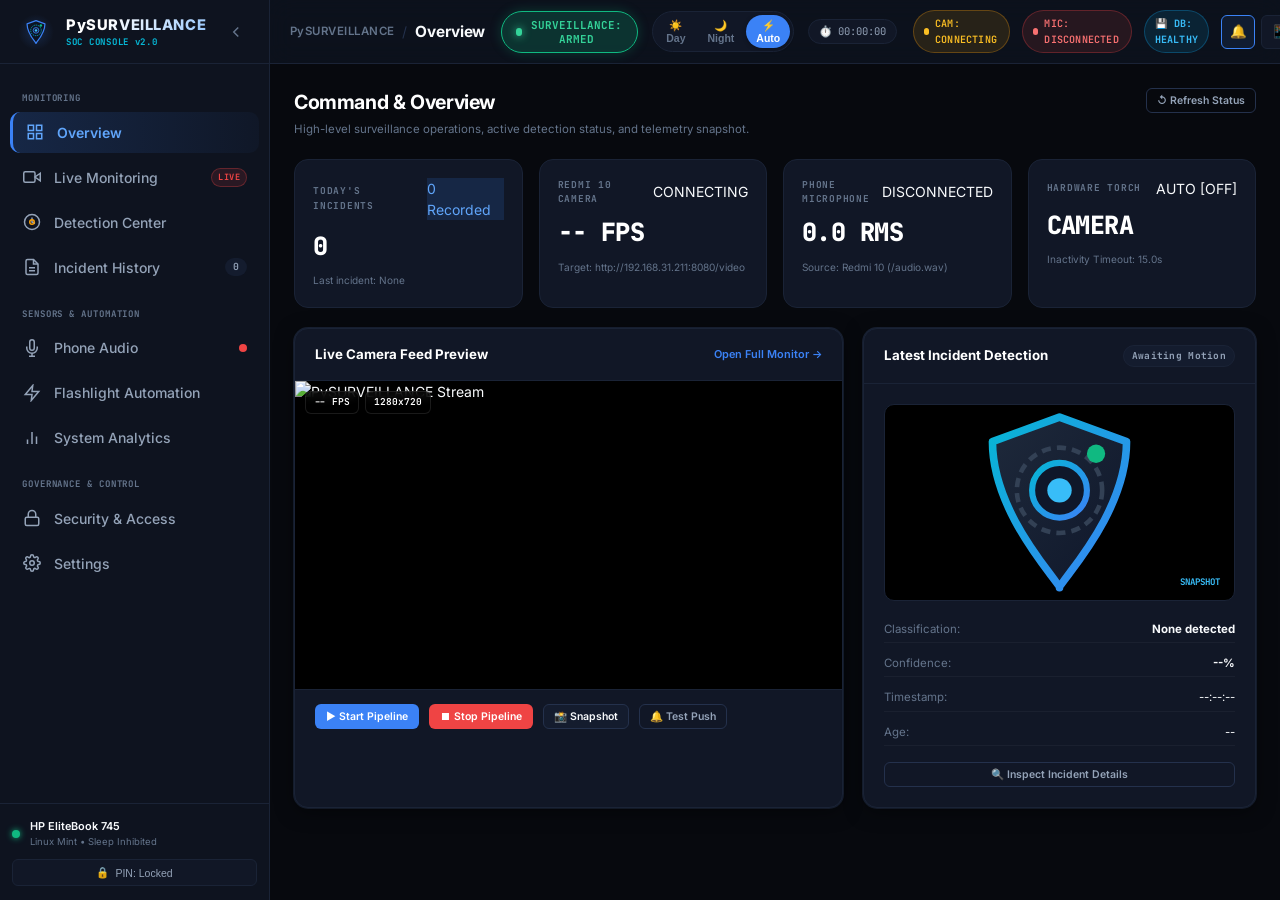
==== static/index.html @ 8a8b4174 "feat(ui): complete PySURVEILLANCE SOC console redesign - Replaced legacy card dashboard with modern " ====
<!DOCTYPE html>
<html lang="en">
<head>
  <meta charset="UTF-8">
  <meta name="viewport" content="width=device-width, initial-scale=1.0, maximum-scale=1.0, user-scalable=no">
  <title>PySURVEILLANCE — Security Operations Center</title>
  <link rel="icon" type="image/svg+xml" href="/static/favicon.svg">
  <link rel="preconnect" href="https://fonts.googleapis.com">
  <link rel="preconnect" href="https://fonts.gstatic.com" crossorigin>
  <link href="https://fonts.googleapis.com/css2?family=Inter:wght@400;500;600;700;800&family=JetBrains+Mono:wght@400;500;600&display=swap" rel="stylesheet">
  <link rel="stylesheet" href="/static/dashboard.css">
</head>
<body class="soc-theme">

  <div class="soc-app-container">

    <!-- LEFT SIDEBAR: Primary Navigation -->
    <aside class="soc-sidebar" id="socSidebar">
      <!-- Brand & Console Title -->
      <div class="soc-brand">
        <div class="brand-symbol">
          <svg width="26" height="26" viewBox="0 0 64 64" fill="none" xmlns="http://www.w3.org/2000/svg">
            <path d="M32 4 L54 12 C54 36 32 58 32 60 C32 58 10 36 10 12 Z" fill="#0c1322" stroke="#3b82f6" stroke-width="3" stroke-linejoin="round"/>
            <circle cx="32" cy="28" r="13" stroke="#06b6d4" stroke-width="2" stroke-dasharray="3,2"/>
            <circle cx="32" cy="28" r="7" fill="#17223b" stroke="#3b82f6" stroke-width="2"/>
            <circle cx="32" cy="28" r="3" fill="#38bdf8"/>
            <circle cx="44" cy="16" r="3" fill="#10b981"/>
          </svg>
        </div>
        <div class="brand-text">
          <span class="brand-title">PySURVEILLANCE</span>
          <span class="brand-badge">SOC CONSOLE v2.0</span>
        </div>
        <button id="sidebarCollapseBtn" class="sidebar-toggle-btn" title="Toggle Sidebar">
          <svg width="18" height="18" viewBox="0 0 24 24" fill="none" stroke="currentColor" stroke-width="2"><path d="M15 18l-6-6 6-6"/></svg>
        </button>
      </div>

      <!-- Navigation Menu -->
      <nav class="soc-nav">
        <div class="nav-group-label">MONITORING</div>
        <ul class="nav-list">
          <li>
            <a href="#overview" class="nav-item active" data-view="overview">
              <span class="nav-icon"><svg width="18" height="18" viewBox="0 0 24 24" fill="none" stroke="currentColor" stroke-width="2"><rect x="3" y="3" width="7" height="7"/><rect x="14" y="3" width="7" height="7"/><rect x="14" y="14" width="7" height="7"/><rect x="3" y="14" width="7" height="7"/></svg></span>
              <span class="nav-label">Overview</span>
            </a>
          </li>
          <li>
            <a href="#monitoring" class="nav-item" data-view="monitoring">
              <span class="nav-icon"><svg width="18" height="18" viewBox="0 0 24 24" fill="none" stroke="currentColor" stroke-width="2"><path d="M23 7l-7 5 7 5V7z"/><rect x="1" y="5" width="15" height="14" rx="2" ry="2"/></svg></span>
              <span class="nav-label">Live Monitoring</span>
              <span class="nav-tag tag-live" id="sidebarLiveTag">LIVE</span>
            </a>
          </li>
          <li>
            <a href="#detection" class="nav-item" data-view="detection">
              <span class="nav-icon"><svg width="18" height="18" viewBox="0 0 24 24" fill="none" stroke="currentColor" stroke-width="2"><circle cx="12" cy="12" r="10"/><path d="M12 6v6l4 2"/><circle cx="12" cy="12" r="3" stroke="#f59e0b"/></svg></span>
              <span class="nav-label">Detection Center</span>
            </a>
          </li>
          <li>
            <a href="#incidents" class="nav-item" data-view="incidents">
              <span class="nav-icon"><svg width="18" height="18" viewBox="0 0 24 24" fill="none" stroke="currentColor" stroke-width="2"><path d="M14 2H6a2 2 0 0 0-2 2v16a2 2 0 0 0 2 2h12a2 2 0 0 0 2-2V8z"/><polyline points="14 2 14 8 20 8"/><line x1="16" y1="13" x2="8" y2="13"/><line x1="16" y1="17" x2="8" y2="17"/></svg></span>
              <span class="nav-label">Incident History</span>
              <span class="nav-count" id="sidebarIncidentCount">0</span>
            </a>
          </li>
        </ul>

        <div class="nav-group-label">SENSORS & AUTOMATION</div>
        <ul class="nav-list">
          <li>
            <a href="#audio" class="nav-item" data-view="audio">
              <span class="nav-icon"><svg width="18" height="18" viewBox="0 0 24 24" fill="none" stroke="currentColor" stroke-width="2"><path d="M12 1a3 3 0 0 0-3 3v8a3 3 0 0 0 6 0V4a3 3 0 0 0-3-3z"/><path d="M19 10v2a7 7 0 0 1-14 0v-2"/><line x1="12" y1="19" x2="12" y2="23"/><line x1="8" y1="23" x2="16" y2="23"/></svg></span>
              <span class="nav-label">Phone Audio</span>
              <span class="nav-dot" id="sidebarAudioDot" title="Audio Status"></span>
            </a>
          </li>
          <li>
            <a href="#automation" class="nav-item" data-view="automation">
              <span class="nav-icon"><svg width="18" height="18" viewBox="0 0 24 24" fill="none" stroke="currentColor" stroke-width="2"><polygon points="13 2 3 14 12 14 11 22 21 10 12 10 13 2"/></svg></span>
              <span class="nav-label">Flashlight Automation</span>
            </a>
          </li>
          <li>
            <a href="#analytics" class="nav-item" data-view="analytics">
              <span class="nav-icon"><svg width="18" height="18" viewBox="0 0 24 24" fill="none" stroke="currentColor" stroke-width="2"><line x1="18" y1="20" x2="18" y2="10"/><line x1="12" y1="20" x2="12" y2="4"/><line x1="6" y1="20" x2="6" y2="14"/></svg></span>
              <span class="nav-label">System Analytics</span>
            </a>
          </li>
        </ul>

        <div class="nav-group-label">GOVERNANCE & CONTROL</div>
        <ul class="nav-list">
          <li>
            <a href="#security" class="nav-item" data-view="security">
              <span class="nav-icon"><svg width="18" height="18" viewBox="0 0 24 24" fill="none" stroke="currentColor" stroke-width="2"><rect x="3" y="11" width="18" height="11" rx="2" ry="2"/><path d="M7 11V7a5 5 0 0 1 10 0v4"/></svg></span>
              <span class="nav-label">Security & Access</span>
            </a>
          </li>
          <li>
            <a href="#settings" class="nav-item" data-view="settings">
              <span class="nav-icon"><svg width="18" height="18" viewBox="0 0 24 24" fill="none" stroke="currentColor" stroke-width="2"><circle cx="12" cy="12" r="3"/><path d="M19.4 15a1.65 1.65 0 0 0 .33 1.82l.06.06a2 2 0 0 1 0 2.83 2 2 0 0 1-2.83 0l-.06-.06a1.65 1.65 0 0 0-1.82-.33 1.65 1.65 0 0 0-1 1.51V21a2 2 0 0 1-2 2 2 2 0 0 1-2-2v-.09A1.65 1.65 0 0 0 9 19.4a1.65 1.65 0 0 0-1.82.33l-.06.06a2 2 0 0 1-2.83 0 2 2 0 0 1 0-2.83l.06-.06a1.65 1.65 0 0 0 .33-1.82 1.65 1.65 0 0 0-1.51-1H3a2 2 0 0 1-2-2 2 2 0 0 1 2-2h.09A1.65 1.65 0 0 0 4.6 9a1.65 1.65 0 0 0-.33-1.82l-.06-.06a2 2 0 0 1 0-2.83 2 2 0 0 1 2.83 0l.06.06a1.65 1.65 0 0 0 1.82.33H9a1.65 1.65 0 0 0 1-1.51V3a2 2 0 0 1 2-2 2 2 0 0 1 2 2v.09a1.65 1.65 0 0 0 1 1.51 1.65 1.65 0 0 0 1.82-.33l.06-.06a2 2 0 0 1 2.83 0 2 2 0 0 1 0 2.83l-.06.06a1.65 1.65 0 0 0-.33 1.82V9a1.65 1.65 0 0 0 1.51 1H21a2 2 0 0 1 2 2 2 2 0 0 1-2 2h-.09a1.65 1.65 0 0 0-1.51 1z"/></svg></span>
              <span class="nav-label">Settings</span>
            </a>
          </li>
        </ul>
      </nav>

      <!-- Sidebar Footer Status -->
      <div class="soc-sidebar-footer">
        <div class="host-badge">
          <span class="host-dot"></span>
          <div class="host-info">
            <span class="host-name">HP EliteBook 745</span>
            <span class="host-status" id="sidebarHostStatus">Linux Mint • Sleep Inhibited</span>
          </div>
        </div>
        <button id="sidebarPinBtn" class="pin-quick-btn" title="Unlock / Lock PIN Protected Operations">
          🔒 <span id="sidebarPinText">PIN: Locked</span>
        </button>
      </div>
    </aside>

    <!-- MAIN OPERATIONS WORKSPACE -->
    <div class="soc-workspace">

      <!-- TOP BAR: Breadcrumbs, Global State, Subsystem Health & Actions -->
      <header class="soc-topbar">
        <div class="topbar-left">
          <button id="mobileMenuBtn" class="mobile-menu-btn" title="Open Navigation Menu">
            <svg width="22" height="22" viewBox="0 0 24 24" fill="none" stroke="currentColor" stroke-width="2"><line x1="3" y1="12" x2="21" y2="12"/><line x1="3" y1="6" x2="21" y2="6"/><line x1="3" y1="18" x2="21" y2="18"/></svg>
          </button>
          <div class="breadcrumb-trail">
            <span class="crumb-root">PySURVEILLANCE</span>
            <span class="crumb-separator">/</span>
            <h1 class="crumb-active" id="currentViewTitle">Overview</h1>
          </div>
        </div>

        <div class="topbar-center">
          <!-- Master Surveillance Mode Switch -->
          <button id="masterSurveillanceBtn" class="btn-master-toggle active" title="Toggle Surveillance Monitoring Pipeline">
            <span class="pulse-indicator"></span>
            <span id="masterSurveillanceLabel">SURVEILLANCE: ARMED</span>
          </button>

          <!-- Day / Night Profile Selector -->
          <div class="mode-segmented-bar">
            <button id="btnNightDay" class="seg-btn" data-mode="off" title="Force Daytime Mode">☀️ Day</button>
            <button id="btnNightNight" class="seg-btn" data-mode="on" title="Force Night Mode">🌙 Night</button>
            <button id="btnNightAuto" class="seg-btn active" data-mode="auto" title="Adaptive Ambient Lux Mode">⚡ Auto</button>
          </div>

          <!-- Uptime Badge -->
          <div class="topbar-pill" title="Continuous Surveillance Uptime">
            ⏱️ <span id="uptimeText">00:00:00</span>
          </div>
        </div>

        <div class="topbar-right">
          <!-- Hardware Subsystem Health Pills -->
          <div id="cameraPill" class="soc-pill pill-warning" title="Redmi 10 Camera Connection">
            <span class="pill-dot"></span>
            <span id="cameraPillText">CAM: CONNECTING</span>
          </div>

          <div id="micPill" class="soc-pill pill-danger" title="Redmi 10 Phone Microphone Audio Stream">
            <span class="pill-dot"></span>
            <span id="micPillText">MIC: DISCONNECTED</span>
          </div>

          <div id="dbPill" class="soc-pill pill-info" title="SQLite Incident History Store">
            <span>💾 <strong id="dbStatusText">DB: HEALTHY</strong></span>
          </div>

          <!-- Quick Action Buttons -->
          <div class="topbar-actions">
            <button id="togglePushNavBtn" class="icon-btn active" title="Toggle Push Alerts to Browser">🔔</button>
            <button id="qrBtn" class="icon-btn" title="Open Mobile QR Code">📱</button>
            <button id="testAlarmBtn" class="icon-btn" title="Sound Laptop Test Alarm">🔊</button>
            <button id="fullscreenBtn" class="icon-btn" title="Toggle Fullscreen Workspace">⛶</button>
          </div>
        </div>
      </header>

      <!-- VIEW CONTAINER: Dynamic Single Page App Views -->
      <main class="soc-content" id="socContent">

        <!-- =================================================================
             VIEW 1: OVERVIEW & SYSTEM STATUS
             ================================================================= -->
        <section class="soc-view active" id="view-overview">
          <div class="view-header">
            <div>
              <h2>Command & Overview</h2>
              <p class="view-subtitle">High-level surveillance operations, active detection status, and telemetry snapshot.</p>
            </div>
            <div class="view-header-actions">
              <button id="overviewRefreshBtn" class="btn btn-outline btn-sm">↺ Refresh Status</button>
            </div>
          </div>

          <!-- 4 Stat Summary Cards -->
          <div class="stat-cards-grid">
            <div class="stat-card">
              <div class="stat-card-header">
                <span class="stat-label">TODAY'S INCIDENTS</span>
                <span class="stat-badge badge-primary" id="todayIncidentsBadge">0 Recorded</span>
              </div>
              <div class="stat-value" id="todayEventsCount">0</div>
              <div class="stat-meta">Last incident: <span id="lastDetectionTimeText">None</span></div>
            </div>

            <div class="stat-card">
              <div class="stat-card-header">
                <span class="stat-label">REDMI 10 CAMERA</span>
                <span class="stat-badge" id="overviewCamBadge">CONNECTING</span>
              </div>
              <div class="stat-value" id="overviewFpsValue">-- FPS</div>
              <div class="stat-meta" id="overviewCamMeta">Target: http://192.168.31.211:8080/video</div>
            </div>

            <div class="stat-card">
              <div class="stat-card-header">
                <span class="stat-label">PHONE MICROPHONE</span>
                <span class="stat-badge" id="overviewMicBadge">DISCONNECTED</span>
              </div>
              <div class="stat-value" id="overviewMicRms">0.0 RMS</div>
              <div class="stat-meta">Source: Redmi 10 (/audio.wav)</div>
            </div>

            <div class="stat-card">
              <div class="stat-card-header">
                <span class="stat-label">HARDWARE TORCH</span>
                <span class="stat-badge" id="overviewFlashBadge">AUTO [OFF]</span>
              </div>
              <div class="stat-value" id="overviewFlashTrigger">CAMERA</div>
              <div class="stat-meta">Inactivity Timeout: 15.0s</div>
            </div>
          </div>

          <!-- Overview Layout: Live Preview & Recent Activity Split -->
          <div class="overview-grid">
            <!-- Left: Quick Stream Box -->
            <div class="soc-panel">
              <div class="panel-header">
                <h3>Live Camera Feed Preview</h3>
                <a href="#monitoring" class="panel-action-link">Open Full Monitor →</a>
              </div>
              <div class="overview-video-box">
                <img id="overviewStreamImg" src="/api/stream/live" alt="PySURVEILLANCE Stream">
                <div class="overview-stream-hud">
                  <span class="hud-pill" id="overviewHudFps">-- FPS</span>
                  <span class="hud-pill" id="overviewHudRes">1280x720</span>
                </div>
              </div>
              <div class="overview-controls-bar">
                <button id="overviewStartBtn" class="btn btn-primary btn-sm">▶ Start Pipeline</button>
                <button id="overviewStopBtn" class="btn btn-danger btn-sm">⏹ Stop Pipeline</button>
                <button id="overviewSnapshotBtn" class="btn btn-secondary btn-sm">📸 Snapshot</button>
                <button id="overviewTestPushBtn" class="btn btn-outline btn-sm">🔔 Test Push</button>
              </div>
            </div>

            <!-- Right: Latest Incident & Activity Stream -->
            <div class="soc-panel">
              <div class="panel-header">
                <h3>Latest Incident Detection</h3>
                <span id="latestEventCategoryBadge" class="badge">Awaiting Motion</span>
              </div>
              <div class="latest-incident-card">
                <div class="incident-preview-container">
                  <img id="latestEventImg" src="/static/favicon.svg" alt="Latest Event">
                  <span class="incident-tag-pill" id="latestEventTagBadge">SNAPSHOT</span>
                </div>
                <div class="incident-details">
                  <div class="detail-row"><span class="lbl">Classification:</span> <strong id="latestEventLabelText">None detected</strong></div>
                  <div class="detail-row"><span class="lbl">Confidence:</span> <strong id="latestEventConfidence">--%</strong></div>
                  <div class="detail-row"><span class="lbl">Timestamp:</span> <span id="latestEventTimeBadge">--:--:--</span></div>
                  <div class="detail-row"><span class="lbl">Age:</span> <span id="latestEventAgeText">--</span></div>
                  <button id="viewLatestEventBtn" class="btn btn-outline btn-sm mt-2">🔍 Inspect Incident Details</button>
                </div>
              </div>
            </div>
          </div>
        </section>

        <!-- =================================================================
             VIEW 2: LIVE MONITORING (PROMINENT CAMERA PRESENTATION)
             ================================================================= -->
        <section class="soc-view" id="view-monitoring">
          <div class="live-monitor-container">

            <!-- Primary Large Screen Video Monitor -->
            <div class="cinema-screen" id="cinemaScreen">
              <!-- Live Video Element -->
              <img id="liveStreamImg" src="/api/stream/live" alt="PySURVEILLANCE Live Monitor">
              <canvas id="liveCanvas" style="display: none; width: 100%; height: 100%; object-fit: contain;"></canvas>

              <!-- Floating Live HUD Overlay -->
              <div class="cinema-hud-top">
                <div class="hud-group">
                  <span class="hud-status-dot active"></span>
                  <span class="hud-title">REDMI 10 — FIELD CAM #1</span>
                  <span class="hud-badge" id="hudModeBadge">DAY PROFILE</span>
                </div>
                <div class="hud-group">
                  <span class="hud-metric" id="telemetryFps">Cam: -- FPS</span>
                  <span class="hud-metric" id="telemetryProcFps">Proc: -- FPS</span>
                  <span class="hud-metric" id="telemetryLatency">Ping: -- ms</span>
                  <span class="hud-metric" id="liveResBadge">1280x720</span>
                </div>
              </div>

              <!-- Stream Disconnect Alert Banner inside Monitor -->
              <div id="cameraDisconnectBanner" class="cinema-alert-banner" style="display: none;">
                <span>⚠️ CAMERA DISCONNECTED — Auto-reconnecting in background...</span>
                <button id="bannerRetryCamBtn" class="btn btn-warning btn-sm">⚡ Reconnect</button>
              </div>

              <!-- Cinema Bottom Controls Strip -->
              <div class="cinema-hud-bottom">
                <div class="hud-controls-left">
                  <div class="stream-tab-pills">
                    <button id="modeMjpegBtn" class="stream-pill active">🔴 MJPEG</button>
                    <button id="modeCanvasBtn" class="stream-pill">⚡ Canvas Safe</button>
                    <a id="modeDirectPhoneLink" href="http://192.168.31.211:8080/video" target="_blank" class="stream-pill">📱 Direct Phone</a>
                  </div>
                </div>
                <div class="hud-controls-right">
                  <button id="snapshotBtn" class="btn-hud-action" title="Capture Incident Snapshot">📸 Snapshot</button>
                  <button id="toggleCinemaFullscreenBtn" class="btn-hud-action" title="Fullscreen Monitor">⛶ Fullscreen</button>
                </div>
              </div>
            </div>

            <!-- Dedicated Camera Controls Console (Spacious side/bottom panel) -->
            <div class="camera-controls-console">
              <div class="console-header">
                <h3>📹 Camera Hardware & Exposure Console</h3>
                <button id="resetControlsBtn" class="btn btn-outline btn-sm">↺ Reset Defaults</button>
              </div>

              <div class="console-grid">
                <!-- Quality & Exposure Sliders -->
                <div class="console-card">
                  <h4>Optical & Stream Parameters</h4>
                  <div class="param-row">
                    <label>Stream Quality (<span id="sliderQualityVal">95%</span>)</label>
                    <input type="range" id="sliderQuality" class="slider" min="50" max="100" value="95">
                  </div>
                  <div class="param-row">
                    <label>Exposure Compensation (<span id="sliderExposureVal">-2</span>)</label>
                    <input type="range" id="sliderExposure" class="slider" min="-4" max="4" value="-2">
                  </div>
                  <div class="param-row">
                    <label>Gamma LUT (<span id="sliderGammaVal">0.75x</span>)</label>
                    <input type="range" id="sliderGamma" class="slider" min="0.40" max="1.60" value="0.75" step="0.05">
                  </div>
                </div>

                <!-- Tone Mapping Sliders -->
                <div class="console-card">
                  <h4>Software Tone Mapping</h4>
                  <div class="param-row">
                    <label>Brightness Shift (<span id="sliderBrightnessVal">-15</span>)</label>
                    <input type="range" id="sliderBrightness" class="slider" min="-50" max="50" value="-15">
                  </div>
                  <div class="param-row">
                    <label>Contrast Contrast (<span id="sliderContrastVal">1.15x</span>)</label>
                    <input type="range" id="sliderContrast" class="slider" min="0.70" max="1.80" value="1.15" step="0.05">
                  </div>
                  <div class="param-row">
                    <label>White Balance Mode</label>
                    <select id="selectWhiteBalance" class="soc-select">
                      <option value="auto">Auto Balance</option>
                      <option value="daylight">Daylight</option>
                      <option value="incandescent">Incandescent</option>
                      <option value="fluorescent">Fluorescent</option>
                    </select>
                  </div>
                </div>

                <!-- Hardware Action Toggles -->
                <div class="console-card">
                  <h4>Hardware Switch Controls</h4>
                  <div class="hardware-buttons-grid">
                    <button id="toggleHdrBtn" class="btn btn-outline btn-sm">Auto-HDR: OFF</button>
                    <button id="toggleTorchBtn" class="btn btn-outline btn-sm">🔦 Torch: OFF</button>
                    <button id="toggleNightBtn" class="btn btn-outline btn-sm">🌙 Night Vision: OFF</button>
                    <button id="testCamBtn" class="btn btn-outline btn-sm">📡 Probe Camera</button>
                  </div>
                  <div class="network-quick-info mt-2">
                    <span>Phone IP: <code>192.168.31.211:8080</code></span>
                  </div>
                </div>
              </div>
            </div>

          </div>
        </section>

        <!-- =================================================================
             VIEW 3: DETECTION CENTER
             ================================================================= -->
        <section class="soc-view" id="view-detection">
          <div class="view-header">
            <div>
              <h2>Detection & Classification Center</h2>
              <p class="view-subtitle">MOG2 visual background subtractor, spatial motion mask verification, and YOLOv8n ONNX inference.</p>
            </div>
          </div>

          <div class="detection-dashboard-grid">
            <!-- Detection Telemetry Card -->
            <div class="soc-panel">
              <div class="panel-header">
                <h3>Motion Subsystem Telemetry</h3>
                <span class="badge badge-success">MOG2 Active</span>
              </div>
              <div class="panel-body">
                <div class="detection-telemetry-row">
                  <div class="tel-item"><span class="lbl">Active Profile:</span> <strong id="detActiveProfile">Day</strong></div>
                  <div class="tel-item"><span class="lbl">Motion Area Threshold:</span> <strong id="detMinArea">250 px²</strong></div>
                  <div class="tel-item"><span class="lbl">Sensitivity Threshold:</span> <strong id="detMotionThresh">25</strong></div>
                  <div class="tel-item"><span class="lbl">Ambient Brightness:</span> <strong id="detMeasuredLux">80.0 lux</strong></div>
                </div>
                <div class="motion-mask-info mt-3">
                  <h4>Spatial Motion Verification</h4>
                  <p class="text-sub">Every candidate object detection box is cross-referenced with the binary MOG2 motion mask. Static objects (chairs, trees, parked vehicles) are rejected, ensuring alerts trigger only on actively moving targets.</p>
                </div>
              </div>
            </div>

            <!-- AI Classification Model Card -->
            <div class="soc-panel">
              <div class="panel-header">
                <h3>Neural Classification Engine</h3>
                <span class="badge badge-primary">YOLOv8n ONNX</span>
              </div>
              <div class="panel-body">
                <div class="model-info-box">
                  <div class="detail-row"><span class="lbl">Architecture:</span> <strong>YOLOv8 Nano (OpenCV DNN C++)</strong></div>
                  <div class="detail-row"><span class="lbl">Weight File:</span> <code>models/yolov8n.onnx (12.1 MB)</code></div>
                  <div class="detail-row"><span class="lbl">Inference Rate:</span> <strong>1.5 FPS (Event Triggered)</strong></div>
                  <div class="detail-row"><span class="lbl">Confidence Threshold:</span> <strong>45% (Configurable)</strong></div>
                </div>

                <!-- Ethical Safeguard Notice -->
                <div class="ethical-alert-box mt-3">
                  <strong>⚠️ Classification Ethics Policy Active:</strong>
                  <ul>
                    <li>Facial recognition is strictly disabled; individual identities are never recorded.</li>
                    <li>Standard COCO models cannot verify monkey species. Untrusted animal detections report strictly as <em>"Animal detected — species unconfirmed"</em>.</li>
                  </ul>
                </div>
              </div>
            </div>
          </div>
        </section>

        <!-- =================================================================
             VIEW 4: INCIDENT HISTORY & GALLERY
             ================================================================= -->
        <section class="soc-view" id="view-incidents">
          <div class="view-header">
            <div>
              <h2>Incident History & Forensic Log</h2>
              <p class="view-subtitle">Chronological event timeline, multi-frame grouped sessions (Initial, Change, Final), and snapshot gallery.</p>
            </div>
            <div class="incident-toolbar">
              <!-- Timeline vs Gallery View Toggle -->
              <div class="view-mode-tabs">
                <button id="viewTabTimeline" class="mode-tab active">📜 Timeline</button>
                <button id="viewTabGallery" class="mode-tab">🖼️ Gallery</button>
              </div>
              <button id="clearEventsBtn" class="btn btn-outline btn-danger btn-sm">🗑️ Purge Log</button>
            </div>
          </div>

          <!-- Category Filter Bar -->
          <div class="category-filters-bar">
            <button class="cat-pill active" data-category="all">All Events (<span id="countAll">0</span>)</button>
            <button class="cat-pill" data-category="Person">👤 Person (<span id="countPerson">0</span>)</button>
            <button class="cat-pill" data-category="Bird">🦅 Bird (<span id="countBird">0</span>)</button>
            <button class="cat-pill" data-category="Animal">🐾 Animals (<span id="countAnimal">0</span>)</button>
            <button class="cat-pill" data-category="Monkey">🐒 Monkey (<span id="countMonkey">0</span>)</button>
            <button class="cat-pill" data-category="Motion">⚡ Motion (<span id="countMotion">0</span>)</button>
          </div>

          <!-- Incident Stream Container -->
          <div id="eventsList" class="incident-stream timeline-layout">
            <div class="empty-state">Loading surveillance incidents...</div>
          </div>
        </section>

        <!-- =================================================================
             VIEW 5: PHONE AUDIO MONITORING
             ================================================================= -->
        <section class="soc-view" id="view-audio">
          <div class="view-header">
            <div>
              <h2>Redmi 10 Smartphone Audio Monitor</h2>
              <p class="view-subtitle">Live linear PCM audio streaming exclusively from the phone microphone. Host laptop microphone is prohibited.</p>
            </div>
            <div class="view-header-actions">
              <button id="testAudioBtn" class="btn btn-primary btn-sm">🔊 Test Audio Trigger</button>
            </div>
          </div>

          <div class="audio-dashboard-grid">
            <!-- Audio Meter Visualizer Card -->
            <div class="soc-panel">
              <div class="panel-header">
                <h3>Live Audio Level Meter</h3>
                <span id="audioStateBadge" class="badge badge-danger">DISCONNECTED</span>
              </div>
              <div class="panel-body">
                <div class="audio-stream-source-tag">
                  Stream URL: <code id="audioStreamUrlText">http://192.168.31.211:8080/audio.wav</code>
                </div>

                <!-- Responsive Level Bar -->
                <div class="audio-reactive-meter">
                  <div class="meter-bar-track">
                    <div id="audioMeterFill" class="meter-bar-fill" style="width: 0%;"></div>
                  </div>
                  <div class="meter-scale">
                    <span>0 RMS</span>
                    <span>1800 (Trigger)</span>
                    <span>3500 (High)</span>
                    <span>6000+ (Spike)</span>
                  </div>
                </div>

                <!-- Real-Time Metrics -->
                <div class="audio-metrics-grid mt-3">
                  <div class="meter-stat-card">
                    <span class="lbl">CURRENT SIGNAL</span>
                    <strong id="audioRmsText">0.0 RMS</strong>
                  </div>
                  <div class="meter-stat-card">
                    <span class="lbl">AMBIENT NOISE FLOOR (EMA)</span>
                    <strong id="audioNoiseFloorText">1200.0</strong>
                  </div>
                  <div class="meter-stat-card">
                    <span class="lbl">SIGNAL-TO-NOISE RATIO</span>
                    <strong id="audioSnrText">1.00x</strong>
                  </div>
                  <div class="meter-stat-card">
                    <span class="lbl">STREAM FORMAT</span>
                    <strong id="audioFormatText">44.1kHz 16-bit Mono</strong>
                  </div>
                </div>
              </div>
            </div>

            <!-- Strict Source Policy Guard Card -->
            <div class="soc-panel">
              <div class="panel-header">
                <h3>Audio Hardware Governance</h3>
                <span class="badge badge-success">Policy Enforced</span>
              </div>
              <div class="panel-body">
                <div class="policy-card-content">
                  <p><strong>Strict Sensor Routing Policy:</strong></p>
                  <ul>
                    <li>The Redmi 10 smartphone is the exclusive audio source for PySURVEILLANCE.</li>
                    <li>The host laptop microphone is <strong>never selected</strong> or used as a fallback.</li>
                    <li>Browser <code>getUserMedia()</code> is prohibited.</li>
                    <li>Zero persistent audio recordings are created or stored on disk (energy calculations are purely in-memory).</li>
                    <li>Audio activity does <strong>NOT</strong> independently trigger the flashlight.</li>
                  </ul>
                </div>
              </div>
            </div>
          </div>
        </section>

        <!-- =================================================================
             VIEW 6: AUTOMATION CENTER (FLASHLIGHT & TIMEOUTS)
             ================================================================= -->
        <section class="soc-view" id="view-automation">
          <div class="view-header">
            <div>
              <h2>Intelligent Flashlight Automation</h2>
              <p class="view-subtitle">Redmi 10 hardware LED torch automation driven by visual motion in darkness with 15-second timeout.</p>
            </div>
            <span id="flashlightStatusPill" class="badge">AUTO [OFF]</span>
          </div>

          <div class="automation-dashboard-grid">
            <!-- Flashlight Control Panel -->
            <div class="soc-panel">
              <div class="panel-header">
                <h3>Hardware Torch Control</h3>
                <span id="flashlightLightingText" class="badge">Lighting: BRIGHT</span>
              </div>
              <div class="panel-body">
                <!-- Mode Segmented Switch -->
                <div class="automation-mode-switcher">
                  <button id="btnFlashlightAuto" class="auto-mode-btn active" title="Automatic Sensor Decision">⚡ AUTO (Motion in Dark)</button>
                  <button id="btnFlashlightManual" class="auto-mode-btn" title="Force Torch ON">💡 FORCE ON</button>
                  <button id="btnFlashlightOff" class="auto-mode-btn" title="Force Torch OFF">⚫ FORCE OFF</button>
                </div>

                <!-- 15-Second Inactivity Countdown Progress Bar -->
                <div class="inactivity-countdown-box mt-3">
                  <div class="countdown-header">
                    <span>15-Second Inactivity Auto-OFF Countdown:</span>
                    <strong id="flashlightCountdownText">15.0s</strong>
                  </div>
                  <div class="countdown-track">
                    <div id="flashlightCountdownFill" class="countdown-fill" style="width: 0%;"></div>
                  </div>
                  <span class="text-sub" style="font-size: 0.72rem;">Continuous motion actively resets the 15-second countdown timer.</span>
                </div>

                <!-- Telemetry Row -->
                <div class="automation-stat-row mt-3">
                  <div>Motion State: <strong id="flashlightMotionText">CLEAR</strong></div>
                  <div>Active Trigger: <strong id="flashlightTriggerText">None</strong></div>
                  <div>Software Requested: <strong id="flashlightRequestedText">OFF</strong></div>
                  <div>Hardware Command: <strong id="flashlightResultText">IDLE</strong></div>
                </div>
              </div>
            </div>

            <!-- Automation Event Audit Log -->
            <div class="soc-panel">
              <div class="panel-header">
                <h3>Automation Audit Log</h3>
                <span class="text-sub" style="font-size: 0.75rem;">Last 20 State Transitions</span>
              </div>
              <div class="panel-body">
                <div class="automation-table-container">
                  <table class="soc-table">
                    <thead>
                      <tr><th>Time</th><th>Action</th><th>Details</th><th>Result</th></tr>
                    </thead>
                    <tbody id="flashlightLogTableBody">
                      <tr><td colspan="4" class="text-center text-sub">No automation transitions recorded yet.</td></tr>
                    </tbody>
                  </table>
                </div>
              </div>
            </div>
          </div>
        </section>

        <!-- =================================================================
             VIEW 7: SYSTEM ANALYTICS
             ================================================================= -->
        <section class="soc-view" id="view-analytics">
          <div class="view-header">
            <div>
              <h2>System Analytics & Host Performance</h2>
              <p class="view-subtitle">HP EliteBook 745 G2 hardware resource utilization, SQLite database metrics, and storage retention.</p>
            </div>
            <div class="view-header-actions">
              <button id="analyticsBackupBtn" class="btn btn-primary btn-sm">💾 Create Hot DB Backup</button>
              <button id="analyticsPurgeBtn" class="btn btn-outline btn-sm">🧹 Run Retention Cleanup</button>
            </div>
          </div>

          <div class="analytics-grid">
            <!-- CPU & RAM utilization -->
            <div class="soc-panel">
              <div class="panel-header"><h3>Processor & Memory Footprint</h3></div>
              <div class="panel-body">
                <div class="resource-bar-row">
                  <div class="res-label"><span>Host CPU Load</span><strong id="metricCpu">0%</strong></div>
                  <div class="res-track"><div id="metricCpuBar" class="res-fill" style="width: 0%;"></div></div>
                </div>
                <div class="resource-bar-row mt-2">
                  <div class="res-label"><span>Host Memory (RAM)</span><strong id="metricRam">0% (<span id="metricRamMb">0 MB</span>)</strong></div>
                  <div class="res-track"><div id="metricRamBar" class="res-fill" style="width: 0%;"></div></div>
                </div>
                <div class="throttle-box mt-3">
                  <span>Dynamic CPU Auto-Throttling:</span>
                  <strong id="throttleStatus">Active (Throttle > 85%)</strong>
                </div>
              </div>
            </div>

            <!-- Storage & Database Card -->
            <div class="soc-panel">
              <div class="panel-header"><h3>Storage & Database Status</h3></div>
              <div class="panel-body">
                <div class="detail-row"><span class="lbl">SQLite Database:</span> <code>storage/events.db</code></div>
                <div class="detail-row"><span class="lbl">Total Incident Records:</span> <strong id="analyticsDbRows">0</strong></div>
                <div class="detail-row"><span class="lbl">Stored JPEG Snapshots:</span> <strong id="storageImageCount">0</strong></div>
                <div class="detail-row"><span class="lbl">Storage Consumption:</span> <strong id="storageUsedMbText">0 MB</strong></div>
                <div class="res-track mt-2"><div id="storageBar" class="res-fill" style="width: 0%;"></div></div>
                <div class="detail-row mt-2"><span class="lbl">Storage Quota:</span> <span id="storagePercentBadge">0% of 2048 MB</span></div>
              </div>
            </div>
          </div>
        </section>

        <!-- =================================================================
             VIEW 8: SECURITY & ACCESS
             ================================================================= -->
        <section class="soc-view" id="view-security">
          <div class="view-header">
            <div>
              <h2>Security Operations & Remote Access</h2>
              <p class="view-subtitle">PBKDF2 PIN authentication, session expiration, brute-force firewall, and remote VPN setup.</p>
            </div>
            <button id="securityLogoutBtn" class="btn btn-outline btn-danger btn-sm">🚪 Logout Session</button>
          </div>

          <div class="security-grid">
            <!-- Auth & Firewall Status -->
            <div class="soc-panel">
              <div class="panel-header"><h3>Firewall & Cryptographic Authentication</h3></div>
              <div class="panel-body">
                <div class="detail-row"><span class="lbl">PIN Storage Scheme:</span> <span class="badge badge-success">PBKDF2-HMAC-SHA256 (100k rounds)</span></div>
                <div class="detail-row"><span class="lbl">Brute-Force Protection:</span> <strong>5 Attempts → 5-Min Lockout (429)</strong></div>
                <div class="detail-row"><span class="lbl">Session Lifetime:</span> <strong>24 Hours (Automatic Invalidation)</strong></div>
                <div class="detail-row"><span class="lbl">Local LAN Enforcement:</span> <span class="badge badge-success">Active (Non-LAN IPs Blocked)</span></div>
                <div class="detail-row"><span class="lbl">Public Router Ports:</span> <strong>Zero Ports Exposed Directly</strong></div>
              </div>
            </div>

            <!-- Tailscale & WireGuard Remote Access Guidance -->
            <div class="soc-panel">
              <div class="panel-header"><h3>Encrypted Remote Access (Tailscale / WireGuard)</h3></div>
              <div class="panel-body">
                <p class="text-sub">PySURVEILLANCE strictly prevents exposing port 8000 or 8080 to the public internet. Use an encrypted mesh overlay to access your console remotely:</p>
                <div class="code-step-box mt-2">
                  <strong>Option A: Tailscale (Recommended)</strong>
                  <pre class="code-block">curl -fsSL https://tailscale.com/install.sh | sh
sudo tailscale up</pre>
                  <span class="text-sub">Connect phone to Tailscale and open: <code>http://100.x.y.z:8000</code></span>
                </div>
              </div>
            </div>
          </div>
        </section>

        <!-- =================================================================
             VIEW 9: SETTINGS
             ================================================================= -->
        <section class="soc-view" id="view-settings">
          <div class="view-header">
            <div>
              <h2>System Configuration</h2>
              <p class="view-subtitle">Fine-tune camera connection endpoints, detection parameters, alarms, and storage retention.</p>
            </div>
            <button id="saveGlobalSettingsBtn" class="btn btn-primary">💾 Save All Settings</button>
          </div>

          <div class="settings-sections-container">
            <!-- Camera & Endpoints -->
            <div class="soc-panel">
              <div class="panel-header"><h3>Camera & Sensor Endpoints</h3></div>
              <div class="panel-body">
                <div class="form-row">
                  <div class="form-group">
                    <label>Phone IPv4 Address</label>
                    <input type="text" id="cfgPhoneIp" class="soc-input" value="192.168.31.211">
                  </div>
                  <div class="form-group">
                    <label>Camera Port</label>
                    <input type="number" id="cfgPhonePort" class="soc-input" value="8080">
                  </div>
                </div>
                <div class="form-row mt-2">
                  <div class="form-group">
                    <label>Video Stream Endpoint</label>
                    <input type="text" id="cfgVideoEp" class="soc-input" value="/video">
                  </div>
                  <div class="form-group">
                    <label>Snapshot Endpoint</label>
                    <input type="text" id="cfgSnapshotEp" class="soc-input" value="/shot.jpg">
                  </div>
                  <div class="form-group">
                    <label>Audio Stream Endpoint</label>
                    <input type="text" id="cfgAudioEp" class="soc-input" value="/audio.wav">
                  </div>
                </div>
              </div>
            </div>

            <!-- Detection Sensitivity -->
            <div class="soc-panel">
              <div class="panel-header"><h3>Detection & Performance Targets</h3></div>
              <div class="panel-body">
                <div class="form-row">
                  <div class="form-group">
                    <label>Motion Processing FPS</label>
                    <input type="number" id="cfgMotionFps" class="soc-input" value="8" step="0.5">
                  </div>
                  <div class="form-group">
                    <label>AI Inference FPS</label>
                    <input type="number" id="cfgAiFps" class="soc-input" value="1.5" step="0.1">
                  </div>
                  <div class="form-group">
                    <label>Motion Threshold (VarThreshold)</label>
                    <input type="number" id="cfgMotionThresh" class="soc-input" value="25">
                  </div>
                  <div class="form-group">
                    <label>AI Confidence Cutoff</label>
                    <input type="number" id="cfgConfidence" class="soc-input" value="0.45" step="0.05">
                  </div>
                </div>
                <div class="form-checkbox mt-2">
                  <input type="checkbox" id="cfgAutoThrottle" checked>
                  <label for="cfgAutoThrottle">Automatically reduce processing intervals if CPU > 85%</label>
                </div>
              </div>
            </div>

            <!-- Laptop Audio Alarm -->
            <div class="soc-panel">
              <div class="panel-header"><h3>Laptop Alarm Deterrence</h3></div>
              <div class="panel-body">
                <div class="form-checkbox">
                  <input type="checkbox" id="cfgSoundEnabled" checked>
                  <label for="cfgSoundEnabled">Enable Laptop-Side Audio Alarms (paplay/aplay)</label>
                </div>
                <div class="form-row mt-2">
                  <div class="form-group"><label>Person Cooldown (s)</label><input type="number" id="cfgCdPerson" class="soc-input" value="15"></div>
                  <div class="form-group"><label>Animal Cooldown (s)</label><input type="number" id="cfgCdAnimal" class="soc-input" value="20"></div>
                  <div class="form-group"><label>Motion Cooldown (s)</label><input type="number" id="cfgCdMotion" class="soc-input" value="30"></div>
                </div>
              </div>
            </div>

            <!-- Security & Password PIN -->
            <div class="soc-panel">
              <div class="panel-header"><h3>Security Credentials</h3></div>
              <div class="panel-body">
                <div class="form-group">
                  <label>Update Dashboard PIN</label>
                  <input type="password" id="cfgNewPin" class="soc-input" placeholder="Leave blank to keep current PIN">
                  <span class="text-sub" style="font-size: 0.72rem;">PIN is automatically hashed with salted PBKDF2.</span>
                </div>
              </div>
            </div>
          </div>
        </section>

      </main>
    </div>
  </div>

  <!-- =================================================================
       MODALS: QR Code, PIN Authentication, Event Inspection
       ================================================================= -->

  <!-- QR Code Modal -->
  <div id="qrModal" class="soc-modal">
    <div class="soc-modal-box">
      <div class="soc-modal-header">
        <h3>📱 Mobile Connection QR Code</h3>
        <button class="modal-close-btn" data-close="qrModal">&times;</button>
      </div>
      <div class="soc-modal-body text-center">
        <p class="text-sub">Scan with Redmi 10 or any phone on the local Wi-Fi network:</p>
        <div id="qrCodeContainer" class="qr-code-img mt-2"></div>
        <div class="phone-url-display mt-2">
          <a id="phoneUrlLink" href="#" target="_blank"><code id="phoneUrlText">Loading...</code></a>
          <button id="copyUrlBtn" class="btn btn-outline btn-sm ml-2">📋 Copy</button>
        </div>
      </div>
    </div>
  </div>

  <!-- PIN Modal -->
  <div id="pinModal" class="soc-modal">
    <div class="soc-modal-box modal-sm">
      <div class="soc-modal-header">
        <h3>🔒 Dashboard PIN Verification</h3>
        <button class="modal-close-btn" data-close="pinModal">&times;</button>
      </div>
      <form id="pinForm">
        <div class="soc-modal-body">
          <p class="text-sub">Enter your security PIN to unlock protected operations:</p>
          <input type="password" id="pinInput" class="soc-input text-center mt-2" placeholder="PIN" maxlength="16" autofocus required>
          <div id="pinError" class="auth-error-msg mt-2"></div>
        </div>
        <div class="soc-modal-footer">
          <button type="submit" class="btn btn-primary w-100">Unlock Console</button>
        </div>
      </form>
    </div>
  </div>

  <!-- Event Detail Modal -->
  <div id="eventDetailModal" class="soc-modal">
    <div class="soc-modal-box modal-lg">
      <div class="soc-modal-header">
        <h3 id="eventDetailTitle">Incident Details</h3>
        <button class="modal-close-btn" data-close="eventDetailModal">&times;</button>
      </div>
      <div class="soc-modal-body">
        <div class="event-inspect-grid">
          <div class="inspect-img-box">
            <img id="eventDetailImg" src="" alt="Incident Snapshot">
          </div>
          <div class="inspect-meta-box">
            <div class="meta-item"><span class="lbl">Category:</span> <span id="eventDetailCategory" class="badge">--</span></div>
            <div class="meta-item"><span class="lbl">Timestamp:</span> <span id="eventDetailTimestamp">--</span></div>
            <div class="meta-item"><span class="lbl">Confidence:</span> <span id="eventDetailConfidence">--</span></div>
            <div class="meta-item"><span class="lbl">Label:</span> <span id="eventDetailLabel">--</span></div>
            <div class="meta-item">
              <span class="lbl">Bounding Boxes / Metadata:</span>
              <pre id="eventDetailJson" class="json-code-box"></pre>
            </div>
            <div class="inspect-actions mt-3">
              <a id="downloadEventImgBtn" href="#" download class="btn btn-outline btn-sm">⬇️ Download Snapshot</a>
              <button id="deleteEventBtn" class="btn btn-danger btn-sm">🗑️ Delete Incident</button>
            </div>
          </div>
        </div>
      </div>
    </div>
  </div>

  <!-- Toast & Notification Containers -->
  <div id="toastContainer" class="toast-stack"></div>
  <div id="pushBannerContainer" class="floating-push-stack"></div>

  <script src="/static/dashboard.js"></script>
</body>
</html>
---- static/dashboard.css ----
/* ==========================================================================
   PySURVEILLANCE — Security Operations Center (SOC) Console v2.0
   Design Identity: Modern Professional Security Operations Platform
   ========================================================================== */

:root {
  /* Core Theme Colors */
  --bg-base: #07090e;
  --bg-surface: #0e131f;
  --bg-surface-elevated: #141c2e;
  --bg-card: #111726;
  --bg-card-hover: #182238;
  --bg-input: #0a0e17;

  /* Borders & Dividers */
  --border-subtle: #1a2336;
  --border-medium: #24314c;
  --border-focus: #3b82f6;

  /* Brand & Accent Palettes */
  --primary: #3b82f6;
  --primary-hover: #2563eb;
  --primary-glow: rgba(59, 130, 246, 0.25);
  --cyan: #06b6d4;
  --cyan-glow: rgba(6, 182, 212, 0.25);

  /* Status Indicators */
  --status-success: #10b981;
  --status-success-bg: rgba(16, 185, 129, 0.12);
  --status-warning: #f59e0b;
  --status-warning-bg: rgba(245, 158, 11, 0.12);
  --status-danger: #ef4444;
  --status-danger-bg: rgba(239, 68, 68, 0.12);
  --status-info: #0ea5e9;
  --status-info-bg: rgba(14, 165, 233, 0.12);

  /* Text Hierarchy */
  --text-primary: #f8fafc;
  --text-secondary: #94a3b8;
  --text-muted: #64748b;
  --text-on-primary: #ffffff;

  /* Typography */
  --font-sans: 'Inter', -apple-system, BlinkMacSystemFont, 'Segoe UI', Roboto, sans-serif;
  --font-mono: 'JetBrains Mono', ui-monospace, SFMono-Regular, Menlo, Monaco, Consolas, monospace;

  /* Dimensions & Layout */
  --sidebar-width: 270px;
  --sidebar-collapsed-width: 72px;
  --topbar-height: 64px;
  --radius-sm: 6px;
  --radius-md: 10px;
  --radius-lg: 14px;
  --radius-full: 9999px;

  /* Transitions */
  --transition-fast: 0.15s cubic-bezier(0.4, 0, 0.2, 1);
  --transition-normal: 0.25s cubic-bezier(0.4, 0, 0.2, 1);
  --shadow-card: 0 4px 20px -2px rgba(0, 0, 0, 0.5), 0 0 0 1px var(--border-subtle);
  --shadow-elevated: 0 10px 30px -4px rgba(0, 0, 0, 0.7), 0 0 0 1px var(--border-medium);
}

/* Base Reset & Typography */
*, *::before, *::after {
  box-sizing: border-box;
  margin: 0;
  padding: 0;
}

html, body {
  width: 100%;
  height: 100%;
  background-color: var(--bg-base);
  color: var(--text-primary);
  font-family: var(--font-sans);
  font-size: 14px;
  line-height: 1.5;
  -webkit-font-smoothing: antialiased;
  -moz-osx-font-smoothing: grayscale;
  overflow: hidden;
}

code, pre {
  font-family: var(--font-mono);
}

a {
  color: var(--primary);
  text-decoration: none;
  transition: color var(--transition-fast);
}
a:hover {
  color: var(--cyan);
}

/* App Container Layout */
.soc-app-container {
  display: flex;
  width: 100vw;
  height: 100vh;
  overflow: hidden;
  background-color: var(--bg-base);
}

/* ==========================================================================
   LEFT SIDEBAR
   ========================================================================== */
.soc-sidebar {
  width: var(--sidebar-width);
  height: 100%;
  background-color: var(--bg-surface);
  border-right: 1px solid var(--border-subtle);
  display: flex;
  flex-direction: column;
  flex-shrink: 0;
  transition: width var(--transition-normal);
  z-index: 100;
  user-select: none;
}

.soc-sidebar.collapsed {
  width: var(--sidebar-collapsed-width);
}

/* Sidebar Brand Header */
.soc-brand {
  height: var(--topbar-height);
  padding: 0 18px;
  display: flex;
  align-items: center;
  gap: 12px;
  border-bottom: 1px solid var(--border-subtle);
  position: relative;
}

.brand-symbol {
  display: flex;
  align-items: center;
  justify-content: center;
  width: 36px;
  height: 36px;
  background: radial-gradient(circle, rgba(59, 130, 246, 0.2) 0%, transparent 70%);
  border-radius: var(--radius-sm);
  flex-shrink: 0;
}

.brand-text {
  display: flex;
  flex-direction: column;
  overflow: hidden;
  white-space: nowrap;
  transition: opacity var(--transition-fast);
}

.soc-sidebar.collapsed .brand-text {
  display: none;
}

.brand-title {
  font-size: 1.05rem;
  font-weight: 800;
  letter-spacing: 0.04em;
  color: #ffffff;
  background: linear-gradient(135deg, #ffffff 30%, #93c5fd 100%);
  -webkit-background-clip: text;
  -webkit-text-fill-color: transparent;
}

.brand-badge {
  font-size: 0.65rem;
  font-weight: 700;
  color: var(--cyan);
  letter-spacing: 0.08em;
  font-family: var(--font-mono);
}

.sidebar-toggle-btn {
  margin-left: auto;
  background: transparent;
  border: none;
  color: var(--text-muted);
  cursor: pointer;
  padding: 6px;
  border-radius: var(--radius-sm);
  display: flex;
  align-items: center;
  justify-content: center;
  transition: all var(--transition-fast);
}

.sidebar-toggle-btn:hover {
  background: var(--bg-card);
  color: var(--text-primary);
}

.soc-sidebar.collapsed .sidebar-toggle-btn svg {
  transform: rotate(180deg);
}

/* Navigation Menu */
.soc-nav {
  flex: 1;
  overflow-y: auto;
  overflow-x: hidden;
  padding: 16px 10px;
}

.soc-nav::-webkit-scrollbar {
  width: 4px;
}
.soc-nav::-webkit-scrollbar-thumb {
  background: var(--border-medium);
  border-radius: var(--radius-full);
}

.nav-group-label {
  font-size: 0.65rem;
  font-weight: 700;
  color: var(--text-muted);
  letter-spacing: 0.1em;
  padding: 12px 12px 6px;
  white-space: nowrap;
  font-family: var(--font-mono);
}

.soc-sidebar.collapsed .nav-group-label {
  display: none;
}

.nav-list {
  list-style: none;
  display: flex;
  flex-direction: column;
  gap: 4px;
  margin-bottom: 8px;
}

.nav-item {
  display: flex;
  align-items: center;
  gap: 12px;
  padding: 10px 12px;
  color: var(--text-secondary);
  border-radius: var(--radius-md);
  font-weight: 500;
  transition: all var(--transition-fast);
  text-decoration: none;
  position: relative;
  white-space: nowrap;
}

.nav-item:hover {
  background-color: var(--bg-card);
  color: var(--text-primary);
}

.nav-item.active {
  background: linear-gradient(90deg, rgba(59, 130, 246, 0.18) 0%, rgba(59, 130, 246, 0.04) 100%);
  color: #60a5fa;
  font-weight: 600;
  border-left: 3px solid var(--primary);
}

.nav-icon {
  display: flex;
  align-items: center;
  justify-content: center;
  flex-shrink: 0;
  width: 20px;
  height: 20px;
}

.nav-label {
  flex: 1;
  overflow: hidden;
  text-overflow: ellipsis;
  transition: opacity var(--transition-fast);
}

.soc-sidebar.collapsed .nav-label {
  display: none;
}

.nav-tag {
  font-size: 0.62rem;
  font-weight: 700;
  padding: 2px 6px;
  border-radius: var(--radius-full);
  letter-spacing: 0.05em;
  font-family: var(--font-mono);
}

.tag-live {
  background: var(--status-danger-bg);
  color: var(--status-danger);
  border: 1px solid rgba(239, 68, 68, 0.3);
  animation: pulseTag 2s infinite ease-in-out;
}

@keyframes pulseTag {
  0%, 100% { opacity: 1; }
  50% { opacity: 0.6; }
}

.nav-count {
  font-size: 0.7rem;
  font-weight: 600;
  background: var(--bg-surface-elevated);
  color: var(--text-secondary);
  padding: 2px 8px;
  border-radius: var(--radius-full);
  font-family: var(--font-mono);
}

.nav-dot {
  width: 8px;
  height: 8px;
  border-radius: var(--radius-full);
  background-color: var(--status-danger);
}
.nav-dot.connected {
  background-color: var(--status-success);
  box-shadow: 0 0 6px var(--status-success);
}

/* Sidebar Footer */
.soc-sidebar-footer {
  padding: 14px 12px;
  border-top: 1px solid var(--border-subtle);
  background-color: var(--bg-surface);
  display: flex;
  flex-direction: column;
  gap: 10px;
}

.host-badge {
  display: flex;
  align-items: center;
  gap: 10px;
}

.host-dot {
  width: 8px;
  height: 8px;
  border-radius: var(--radius-full);
  background-color: var(--status-success);
  box-shadow: 0 0 6px var(--status-success);
  flex-shrink: 0;
}

.host-info {
  display: flex;
  flex-direction: column;
  overflow: hidden;
  white-space: nowrap;
}

.soc-sidebar.collapsed .host-info {
  display: none;
}

.host-name {
  font-size: 0.78rem;
  font-weight: 600;
  color: var(--text-primary);
}

.host-status {
  font-size: 0.68rem;
  color: var(--text-muted);
}

.pin-quick-btn {
  background-color: var(--bg-card);
  border: 1px solid var(--border-subtle);
  color: var(--text-secondary);
  padding: 6px 10px;
  border-radius: var(--radius-sm);
  font-size: 0.75rem;
  cursor: pointer;
  display: flex;
  align-items: center;
  justify-content: center;
  gap: 6px;
  transition: all var(--transition-fast);
}

.pin-quick-btn:hover {
  background-color: var(--bg-surface-elevated);
  border-color: var(--border-medium);
  color: var(--text-primary);
}

.soc-sidebar.collapsed .pin-quick-btn span {
  display: none;
}

/* ==========================================================================
   WORKSPACE & TOPBAR
   ========================================================================== */
.soc-workspace {
  flex: 1;
  display: flex;
  flex-direction: column;
  min-width: 0;
  height: 100%;
  overflow: hidden;
}

.soc-topbar {
  height: var(--topbar-height);
  background-color: rgba(14, 19, 31, 0.85);
  backdrop-filter: blur(12px);
  -webkit-backdrop-filter: blur(12px);
  border-bottom: 1px solid var(--border-subtle);
  display: flex;
  align-items: center;
  justify-content: space-between;
  padding: 0 20px;
  gap: 16px;
  z-index: 90;
  flex-shrink: 0;
}

.topbar-left {
  display: flex;
  align-items: center;
  gap: 12px;
}

.mobile-menu-btn {
  display: none;
  background: transparent;
  border: none;
  color: var(--text-primary);
  cursor: pointer;
  padding: 6px;
  border-radius: var(--radius-sm);
}

.breadcrumb-trail {
  display: flex;
  align-items: center;
  gap: 8px;
}

.crumb-root {
  font-size: 0.82rem;
  font-weight: 600;
  color: var(--text-muted);
  letter-spacing: 0.04em;
}

.crumb-separator {
  color: var(--border-medium);
}

.crumb-active {
  font-size: 1.1rem;
  font-weight: 700;
  color: var(--text-primary);
  letter-spacing: -0.01em;
}

.topbar-center {
  display: flex;
  align-items: center;
  gap: 14px;
}

/* Master Armed Toggle Button */
.btn-master-toggle {
  display: flex;
  align-items: center;
  gap: 8px;
  background-color: rgba(16, 185, 129, 0.15);
  border: 1px solid rgba(16, 185, 129, 0.35);
  color: #34d399;
  font-size: 0.78rem;
  font-weight: 700;
  font-family: var(--font-mono);
  padding: 6px 14px;
  border-radius: var(--radius-full);
  cursor: pointer;
  transition: all var(--transition-fast);
}

.btn-master-toggle.active {
  background-color: rgba(16, 185, 129, 0.2);
  border-color: #10b981;
  box-shadow: 0 0 12px rgba(16, 185, 129, 0.25);
}

.btn-master-toggle.disarmed {
  background-color: rgba(239, 68, 68, 0.15);
  border-color: rgba(239, 68, 68, 0.35);
  color: #f87171;
}

.pulse-indicator {
  width: 8px;
  height: 8px;
  border-radius: var(--radius-full);
  background-color: currentColor;
  box-shadow: 0 0 8px currentColor;
  animation: pulseDot 1.5s infinite;
}

@keyframes pulseDot {
  0%, 100% { opacity: 1; transform: scale(1); }
  50% { opacity: 0.4; transform: scale(0.85); }
}

/* Day / Night Segmented Controls */
.mode-segmented-bar {
  display: flex;
  background-color: var(--bg-card);
  border: 1px solid var(--border-subtle);
  border-radius: var(--radius-full);
  padding: 3px;
  gap: 2px;
}

.seg-btn {
  background: transparent;
  border: none;
  color: var(--text-muted);
  font-size: 0.75rem;
  font-weight: 600;
  padding: 4px 10px;
  border-radius: var(--radius-full);
  cursor: pointer;
  transition: all var(--transition-fast);
}

.seg-btn.active {
  background-color: var(--primary);
  color: #ffffff;
  box-shadow: 0 1px 4px rgba(0, 0, 0, 0.3);
}

.topbar-pill {
  background-color: var(--bg-card);
  border: 1px solid var(--border-subtle);
  color: var(--text-secondary);
  font-family: var(--font-mono);
  font-size: 0.75rem;
  padding: 4px 10px;
  border-radius: var(--radius-full);
  display: flex;
  align-items: center;
  gap: 6px;
}

.topbar-right {
  display: flex;
  align-items: center;
  gap: 12px;
}

/* Hardware Status Pills */
.soc-pill {
  display: flex;
  align-items: center;
  gap: 6px;
  padding: 5px 10px;
  border-radius: var(--radius-full);
  font-size: 0.72rem;
  font-weight: 600;
  font-family: var(--font-mono);
  letter-spacing: 0.02em;
  border: 1px solid transparent;
}

.pill-dot {
  width: 7px;
  height: 7px;
  border-radius: var(--radius-full);
  background-color: currentColor;
}

.pill-success {
  background-color: var(--status-success-bg);
  border-color: rgba(16, 185, 129, 0.3);
  color: #34d399;
}
.pill-warning {
  background-color: var(--status-warning-bg);
  border-color: rgba(245, 158, 11, 0.3);
  color: #fbbf24;
}
.pill-danger {
  background-color: var(--status-danger-bg);
  border-color: rgba(239, 68, 68, 0.3);
  color: #f87171;
}
.pill-info {
  background-color: var(--status-info-bg);
  border-color: rgba(14, 165, 233, 0.3);
  color: #38bdf8;
}

.topbar-actions {
  display: flex;
  align-items: center;
  gap: 6px;
}

.icon-btn {
  background: var(--bg-card);
  border: 1px solid var(--border-subtle);
  color: var(--text-secondary);
  width: 34px;
  height: 34px;
  border-radius: var(--radius-sm);
  display: flex;
  align-items: center;
  justify-content: center;
  cursor: pointer;
  transition: all var(--transition-fast);
}

.icon-btn:hover {
  background: var(--bg-surface-elevated);
  border-color: var(--border-medium);
  color: var(--text-primary);
}

.icon-btn.active {
  color: var(--primary);
  border-color: var(--primary);
  background-color: rgba(59, 130, 246, 0.1);
}

/* ==========================================================================
   MAIN CONTENT AREA & SPA VIEWS
   ========================================================================== */
.soc-content {
  flex: 1;
  overflow-y: auto;
  overflow-x: hidden;
  padding: 24px;
  background-color: var(--bg-base);
}

.soc-content::-webkit-scrollbar {
  width: 6px;
}
.soc-content::-webkit-scrollbar-thumb {
  background: var(--border-medium);
  border-radius: var(--radius-full);
}

.soc-view {
  display: none;
  animation: fadeIn 0.2s ease-in-out;
}

.soc-view.active {
  display: block;
}

@keyframes fadeIn {
  from { opacity: 0; transform: translateY(4px); }
  to { opacity: 1; transform: translateY(0); }
}

.view-header {
  display: flex;
  align-items: flex-start;
  justify-content: space-between;
  margin-bottom: 20px;
  gap: 16px;
}

.view-header h2 {
  font-size: 1.4rem;
  font-weight: 700;
  color: #ffffff;
  letter-spacing: -0.02em;
}

.view-subtitle {
  font-size: 0.82rem;
  color: var(--text-muted);
  margin-top: 4px;
}

/* Universal Buttons */
.btn {
  display: inline-flex;
  align-items: center;
  justify-content: center;
  gap: 8px;
  font-family: var(--font-sans);
  font-size: 0.82rem;
  font-weight: 600;
  padding: 8px 16px;
  border-radius: var(--radius-sm);
  border: 1px solid transparent;
  cursor: pointer;
  transition: all var(--transition-fast);
  white-space: nowrap;
}

.btn-primary {
  background-color: var(--primary);
  color: #ffffff;
}
.btn-primary:hover {
  background-color: var(--primary-hover);
  box-shadow: 0 0 12px var(--primary-glow);
}

.btn-secondary {
  background-color: var(--bg-surface-elevated);
  border-color: var(--border-medium);
  color: var(--text-primary);
}
.btn-secondary:hover {
  background-color: var(--bg-card-hover);
  border-color: var(--primary);
}

.btn-danger {
  background-color: var(--status-danger);
  color: #ffffff;
}
.btn-danger:hover {
  background-color: #dc2626;
}

.btn-outline {
  background-color: transparent;
  border-color: var(--border-medium);
  color: var(--text-secondary);
}
.btn-outline:hover {
  background-color: var(--bg-card);
  color: var(--text-primary);
  border-color: var(--text-muted);
}

.btn-outline.btn-danger {
  border-color: rgba(239, 68, 68, 0.4);
  color: #f87171;
}
.btn-outline.btn-danger:hover {
  background-color: var(--status-danger-bg);
  border-color: var(--status-danger);
}

.btn-sm {
  padding: 5px 10px;
  font-size: 0.75rem;
}

.w-100 {
  width: 100%;
}

/* Universal Panel & Cards */
.soc-panel {
  background-color: var(--bg-card);
  border: 1px solid var(--border-subtle);
  border-radius: var(--radius-lg);
  box-shadow: var(--shadow-card);
  overflow: hidden;
  transition: border-color var(--transition-fast);
}

.soc-panel:hover {
  border-color: var(--border-medium);
}

.panel-header {
  padding: 16px 20px;
  border-bottom: 1px solid var(--border-subtle);
  display: flex;
  align-items: center;
  justify-content: space-between;
  gap: 12px;
}

.panel-header h3 {
  font-size: 0.95rem;
  font-weight: 700;
  color: #ffffff;
}

.panel-body {
  padding: 20px;
}

.panel-action-link {
  font-size: 0.78rem;
  font-weight: 600;
  color: var(--primary);
}

/* Badges */
.badge {
  display: inline-flex;
  align-items: center;
  padding: 3px 8px;
  border-radius: var(--radius-full);
  font-size: 0.68rem;
  font-weight: 700;
  font-family: var(--font-mono);
  letter-spacing: 0.03em;
  background-color: var(--bg-surface-elevated);
  color: var(--text-secondary);
  border: 1px solid var(--border-subtle);
}

.badge-primary {
  background-color: rgba(59, 130, 246, 0.15);
  color: #60a5fa;
  border-color: rgba(59, 130, 246, 0.3);
}
.badge-success {
  background-color: var(--status-success-bg);
  color: #34d399;
  border-color: rgba(16, 185, 129, 0.3);
}
.badge-warning {
  background-color: var(--status-warning-bg);
  color: #fbbf24;
  border-color: rgba(245, 158, 11, 0.3);
}
.badge-danger {
  background-color: var(--status-danger-bg);
  color: #f87171;
  border-color: rgba(239, 68, 68, 0.3);
}

/* ==========================================================================
   VIEW 1: OVERVIEW GRIDS & CARDS
   ========================================================================== */
.stat-cards-grid {
  display: grid;
  grid-template-columns: repeat(4, 1fr);
  gap: 16px;
  margin-bottom: 20px;
}

.stat-card {
  background-color: var(--bg-card);
  border: 1px solid var(--border-subtle);
  border-radius: var(--radius-lg);
  padding: 18px;
  display: flex;
  flex-direction: column;
  gap: 8px;
  transition: transform var(--transition-fast), border-color var(--transition-fast);
}

.stat-card:hover {
  transform: translateY(-2px);
  border-color: var(--border-medium);
}

.stat-card-header {
  display: flex;
  align-items: center;
  justify-content: space-between;
}

.stat-label {
  font-size: 0.68rem;
  font-weight: 700;
  color: var(--text-muted);
  letter-spacing: 0.08em;
  font-family: var(--font-mono);
}

.stat-value {
  font-size: 1.8rem;
  font-weight: 800;
  color: #ffffff;
  letter-spacing: -0.02em;
  font-family: var(--font-mono);
}

.stat-meta {
  font-size: 0.72rem;
  color: var(--text-muted);
  overflow: hidden;
  text-overflow: ellipsis;
  white-space: nowrap;
}

.overview-grid {
  display: grid;
  grid-template-columns: 1.4fr 1fr;
  gap: 20px;
}

.overview-video-box {
  position: relative;
  width: 100%;
  aspect-ratio: 16 / 9;
  background-color: #000000;
  overflow: hidden;
}

.overview-video-box img {
  width: 100%;
  height: 100%;
  object-fit: cover;
}

.overview-stream-hud {
  position: absolute;
  top: 10px;
  left: 10px;
  display: flex;
  gap: 6px;
}

.hud-pill {
  background: rgba(0, 0, 0, 0.75);
  backdrop-filter: blur(4px);
  color: #ffffff;
  font-size: 0.68rem;
  font-weight: 600;
  font-family: var(--font-mono);
  padding: 3px 8px;
  border-radius: var(--radius-sm);
  border: 1px solid rgba(255, 255, 255, 0.1);
}

.overview-controls-bar {
  padding: 14px 20px;
  background-color: var(--bg-card);
  border-top: 1px solid var(--border-subtle);
  display: flex;
  align-items: center;
  gap: 10px;
  flex-wrap: wrap;
}

.latest-incident-card {
  padding: 20px;
  display: flex;
  flex-direction: column;
  gap: 16px;
}

.incident-preview-container {
  position: relative;
  width: 100%;
  aspect-ratio: 16 / 9;
  background-color: #000000;
  border-radius: var(--radius-md);
  overflow: hidden;
  border: 1px solid var(--border-subtle);
}

.incident-preview-container img {
  width: 100%;
  height: 100%;
  object-fit: contain;
}

.incident-tag-pill {
  position: absolute;
  bottom: 8px;
  right: 8px;
  background: rgba(0, 0, 0, 0.85);
  color: #38bdf8;
  font-size: 0.65rem;
  font-weight: 700;
  font-family: var(--font-mono);
  padding: 2px 6px;
  border-radius: var(--radius-sm);
}

.incident-details {
  display: flex;
  flex-direction: column;
  gap: 8px;
}

.detail-row {
  display: flex;
  justify-content: space-between;
  align-items: center;
  font-size: 0.82rem;
  padding: 4px 0;
  border-bottom: 1px solid rgba(255, 255, 255, 0.04);
}

.detail-row .lbl {
  color: var(--text-muted);
}

/* ==========================================================================
   VIEW 2: CINEMA LIVE MONITORING (COMMAND VIEW)
   ========================================================================== */
.live-monitor-container {
  display: flex;
  flex-direction: column;
  gap: 20px;
}

.cinema-screen {
  position: relative;
  width: 100%;
  aspect-ratio: 16 / 9;
  max-height: calc(100vh - 280px);
  background-color: #000000;
  border-radius: var(--radius-lg);
  overflow: hidden;
  box-shadow: 0 10px 40px rgba(0, 0, 0, 0.8), 0 0 0 1px var(--border-subtle);
  display: flex;
  align-items: center;
  justify-content: center;
}

.cinema-screen img {
  width: 100%;
  height: 100%;
  object-fit: contain;
  background-color: #000000;
}

/* Floating Cinema HUD Overlays */
.cinema-hud-top {
  position: absolute;
  top: 0;
  left: 0;
  right: 0;
  padding: 14px 20px;
  background: linear-gradient(180deg, rgba(0, 0, 0, 0.85) 0%, rgba(0, 0, 0, 0) 100%);
  display: flex;
  justify-content: space-between;
  align-items: center;
  pointer-events: none;
}

.hud-group {
  display: flex;
  align-items: center;
  gap: 10px;
  pointer-events: auto;
}

.hud-status-dot {
  width: 8px;
  height: 8px;
  border-radius: var(--radius-full);
  background-color: var(--status-success);
  box-shadow: 0 0 8px var(--status-success);
}

.hud-title {
  font-size: 0.82rem;
  font-weight: 700;
  color: #ffffff;
  letter-spacing: 0.05em;
  font-family: var(--font-mono);
}

.hud-badge {
  background: rgba(255, 255, 255, 0.1);
  backdrop-filter: blur(4px);
  color: #93c5fd;
  font-size: 0.65rem;
  font-weight: 700;
  font-family: var(--font-mono);
  padding: 2px 6px;
  border-radius: var(--radius-sm);
}

.hud-metric {
  background: rgba(0, 0, 0, 0.6);
  backdrop-filter: blur(4px);
  border: 1px solid rgba(255, 255, 255, 0.1);
  color: #f1f5f9;
  font-size: 0.7rem;
  font-weight: 600;
  font-family: var(--font-mono);
  padding: 3px 8px;
  border-radius: var(--radius-sm);
}

.cinema-alert-banner {
  position: absolute;
  top: 60px;
  left: 20px;
  right: 20px;
  padding: 12px 18px;
  background: rgba(239, 68, 68, 0.9);
  backdrop-filter: blur(8px);
  color: #ffffff;
  font-weight: 600;
  font-size: 0.82rem;
  border-radius: var(--radius-md);
  display: flex;
  align-items: center;
  justify-content: space-between;
  box-shadow: 0 4px 20px rgba(239, 68, 68, 0.4);
}

.cinema-hud-bottom {
  position: absolute;
  bottom: 0;
  left: 0;
  right: 0;
  padding: 14px 20px;
  background: linear-gradient(0deg, rgba(0, 0, 0, 0.85) 0%, rgba(0, 0, 0, 0) 100%);
  display: flex;
  justify-content: space-between;
  align-items: center;
  pointer-events: none;
}

.hud-controls-left, .hud-controls-right {
  display: flex;
  align-items: center;
  gap: 10px;
  pointer-events: auto;
}

.stream-tab-pills {
  display: flex;
  background: rgba(0, 0, 0, 0.6);
  backdrop-filter: blur(6px);
  border: 1px solid rgba(255, 255, 255, 0.15);
  border-radius: var(--radius-full);
  padding: 3px;
  gap: 2px;
}

.stream-pill {
  background: transparent;
  border: none;
  color: var(--text-secondary);
  font-size: 0.72rem;
  font-weight: 600;
  padding: 4px 10px;
  border-radius: var(--radius-full);
  cursor: pointer;
  transition: all var(--transition-fast);
}

.stream-pill.active {
  background: var(--primary);
  color: #ffffff;
}

.btn-hud-action {
  background: rgba(15, 23, 42, 0.75);
  backdrop-filter: blur(6px);
  border: 1px solid rgba(255, 255, 255, 0.15);
  color: #ffffff;
  font-size: 0.78rem;
  font-weight: 600;
  padding: 6px 14px;
  border-radius: var(--radius-sm);
  cursor: pointer;
  transition: all var(--transition-fast);
}

.btn-hud-action:hover {
  background: var(--primary);
  border-color: var(--primary);
}

/* Dedicated Camera Console */
.camera-controls-console {
  background-color: var(--bg-card);
  border: 1px solid var(--border-subtle);
  border-radius: var(--radius-lg);
  padding: 20px;
}

.console-header {
  display: flex;
  align-items: center;
  justify-content: space-between;
  margin-bottom: 18px;
}

.console-header h3 {
  font-size: 1rem;
  font-weight: 700;
}

.console-grid {
  display: grid;
  grid-template-columns: repeat(3, 1fr);
  gap: 20px;
}

.console-card {
  background-color: var(--bg-surface);
  border: 1px solid var(--border-subtle);
  border-radius: var(--radius-md);
  padding: 16px;
  display: flex;
  flex-direction: column;
  gap: 14px;
}

.console-card h4 {
  font-size: 0.8rem;
  font-weight: 700;
  color: var(--text-muted);
  letter-spacing: 0.05em;
  font-family: var(--font-mono);
  border-bottom: 1px solid var(--border-subtle);
  padding-bottom: 8px;
}

.param-row {
  display: flex;
  flex-direction: column;
  gap: 6px;
}

.param-row label {
  font-size: 0.76rem;
  color: var(--text-secondary);
  display: flex;
  justify-content: space-between;
}

.slider {
  -webkit-appearance: none;
  width: 100%;
  height: 6px;
  border-radius: var(--radius-full);
  background: var(--border-medium);
  outline: none;
  cursor: pointer;
}

.slider::-webkit-slider-thumb {
  -webkit-appearance: none;
  width: 16px;
  height: 16px;
  border-radius: var(--radius-full);
  background: var(--primary);
  cursor: pointer;
  box-shadow: 0 0 6px var(--primary-glow);
  transition: transform var(--transition-fast);
}

.slider::-webkit-slider-thumb:hover {
  transform: scale(1.2);
}

.soc-select, .soc-input {
  width: 100%;
  background-color: var(--bg-input);
  border: 1px solid var(--border-subtle);
  border-radius: var(--radius-sm);
  color: var(--text-primary);
  font-family: var(--font-sans);
  font-size: 0.82rem;
  padding: 8px 12px;
  outline: none;
  transition: border-color var(--transition-fast);
}

.soc-select:focus, .soc-input:focus {
  border-color: var(--primary);
  box-shadow: 0 0 0 2px var(--primary-glow);
}

.hardware-buttons-grid {
  display: grid;
  grid-template-columns: 1fr 1fr;
  gap: 10px;
}

/* ==========================================================================
   VIEW 3: DETECTION CENTER
   ========================================================================== */
.detection-dashboard-grid {
  display: grid;
  grid-template-columns: 1fr 1fr;
  gap: 20px;
}

.detection-telemetry-row {
  display: grid;
  grid-template-columns: 1fr 1fr;
  gap: 14px;
}

.tel-item {
  display: flex;
  flex-direction: column;
  gap: 4px;
  background-color: var(--bg-surface);
  padding: 12px;
  border-radius: var(--radius-sm);
  border: 1px solid var(--border-subtle);
}

.tel-item .lbl {
  font-size: 0.7rem;
  color: var(--text-muted);
}

.tel-item strong {
  font-family: var(--font-mono);
  font-size: 0.95rem;
  color: #ffffff;
}

.motion-mask-info, .policy-card-content {
  background-color: var(--bg-surface);
  border: 1px solid var(--border-subtle);
  border-radius: var(--radius-sm);
  padding: 14px;
}

.ethical-alert-box {
  background-color: rgba(245, 158, 11, 0.08);
  border: 1px solid rgba(245, 158, 11, 0.3);
  color: #fbbf24;
  border-radius: var(--radius-sm);
  padding: 14px;
  font-size: 0.78rem;
}

.ethical-alert-box ul, .policy-card-content ul {
  padding-left: 20px;
  margin-top: 6px;
  line-height: 1.6;
}

/* ==========================================================================
   VIEW 4: INCIDENT HISTORY & GALLERY
   ========================================================================== */
.incident-toolbar {
  display: flex;
  align-items: center;
  gap: 12px;
}

.view-mode-tabs {
  display: flex;
  background-color: var(--bg-card);
  border: 1px solid var(--border-subtle);
  border-radius: var(--radius-sm);
  padding: 2px;
}

.mode-tab {
  background: transparent;
  border: none;
  color: var(--text-secondary);
  font-size: 0.78rem;
  font-weight: 600;
  padding: 6px 12px;
  border-radius: var(--radius-sm);
  cursor: pointer;
  transition: all var(--transition-fast);
}

.mode-tab.active {
  background-color: var(--bg-surface-elevated);
  color: #ffffff;
}

.category-filters-bar {
  display: flex;
  gap: 8px;
  overflow-x: auto;
  padding-bottom: 12px;
  margin-bottom: 16px;
}

.cat-pill {
  background-color: var(--bg-card);
  border: 1px solid var(--border-subtle);
  color: var(--text-secondary);
  font-size: 0.75rem;
  font-weight: 600;
  padding: 6px 12px;
  border-radius: var(--radius-full);
  cursor: pointer;
  white-space: nowrap;
  transition: all var(--transition-fast);
}

.cat-pill:hover {
  background-color: var(--bg-surface-elevated);
  color: var(--text-primary);
}

.cat-pill.active {
  background-color: rgba(59, 130, 246, 0.15);
  border-color: var(--primary);
  color: #60a5fa;
}

/* Timeline Layout */
.incident-stream.timeline-layout {
  display: flex;
  flex-direction: column;
  gap: 14px;
}

.incident-card {
  background-color: var(--bg-card);
  border: 1px solid var(--border-subtle);
  border-radius: var(--radius-md);
  padding: 16px;
  display: flex;
  align-items: center;
  gap: 18px;
  transition: transform var(--transition-fast), border-color var(--transition-fast);
}

.incident-card:hover {
  transform: translateX(4px);
  border-color: var(--border-medium);
}

.incident-thumb-box {
  width: 140px;
  height: 80px;
  background-color: #000000;
  border-radius: var(--radius-sm);
  overflow: hidden;
  flex-shrink: 0;
  cursor: pointer;
  position: relative;
}

.incident-thumb-box img {
  width: 100%;
  height: 100%;
  object-fit: cover;
}

.incident-info-box {
  flex: 1;
  display: flex;
  flex-direction: column;
  gap: 4px;
}

.incident-title-row {
  display: flex;
  align-items: center;
  gap: 10px;
}

.incident-title-row strong {
  font-size: 0.95rem;
  color: #ffffff;
}

.incident-meta-row {
  display: flex;
  gap: 16px;
  font-size: 0.75rem;
  color: var(--text-muted);
  font-family: var(--font-mono);
}

/* Gallery Layout */
.incident-stream.gallery-layout {
  display: grid;
  grid-template-columns: repeat(auto-fill, minmax(240px, 1fr));
  gap: 16px;
}

.incident-stream.gallery-layout .incident-card {
  flex-direction: column;
  align-items: stretch;
  padding: 12px;
}

.incident-stream.gallery-layout .incident-thumb-box {
  width: 100%;
  height: 140px;
}

.empty-state {
  text-align: center;
  padding: 60px 20px;
  color: var(--text-muted);
  font-size: 0.9rem;
}

/* ==========================================================================
   VIEW 5: PHONE AUDIO MONITORING
   ========================================================================== */
.audio-dashboard-grid {
  display: grid;
  grid-template-columns: 1.2fr 1fr;
  gap: 20px;
}

.audio-stream-source-tag {
  font-size: 0.75rem;
  color: var(--text-muted);
  margin-bottom: 16px;
}

.audio-reactive-meter {
  display: flex;
  flex-direction: column;
  gap: 8px;
  margin-bottom: 20px;
}

.meter-bar-track {
  width: 100%;
  height: 24px;
  background-color: var(--bg-surface);
  border: 1px solid var(--border-subtle);
  border-radius: var(--radius-sm);
  overflow: hidden;
  position: relative;
}

.meter-bar-fill {
  height: 100%;
  background: linear-gradient(90deg, #10b981 0%, #f59e0b 70%, #ef4444 100%);
  width: 0%;
  border-radius: var(--radius-sm);
  transition: width 0.08s ease-out;
  box-shadow: 0 0 10px rgba(16, 185, 129, 0.4);
}

.meter-scale {
  display: flex;
  justify-content: space-between;
  font-size: 0.65rem;
  color: var(--text-muted);
  font-family: var(--font-mono);
}

.audio-metrics-grid {
  display: grid;
  grid-template-columns: 1fr 1fr;
  gap: 12px;
}

.meter-stat-card {
  background-color: var(--bg-surface);
  border: 1px solid var(--border-subtle);
  border-radius: var(--radius-sm);
  padding: 12px;
  display: flex;
  flex-direction: column;
  gap: 4px;
}

.meter-stat-card .lbl {
  font-size: 0.68rem;
  font-weight: 700;
  color: var(--text-muted);
  font-family: var(--font-mono);
}

.meter-stat-card strong {
  font-size: 1.1rem;
  font-weight: 700;
  color: #ffffff;
  font-family: var(--font-mono);
}

/* ==========================================================================
   VIEW 6: AUTOMATION CENTER (FLASHLIGHT & TIMEOUTS)
   ========================================================================== */
.automation-dashboard-grid {
  display: grid;
  grid-template-columns: 1fr 1fr;
  gap: 20px;
}

.automation-mode-switcher {
  display: grid;
  grid-template-columns: repeat(3, 1fr);
  gap: 10px;
}

.auto-mode-btn {
  background-color: var(--bg-surface);
  border: 1px solid var(--border-subtle);
  color: var(--text-secondary);
  font-size: 0.78rem;
  font-weight: 600;
  padding: 10px;
  border-radius: var(--radius-sm);
  cursor: pointer;
  transition: all var(--transition-fast);
  text-align: center;
}

.auto-mode-btn:hover {
  background-color: var(--bg-surface-elevated);
  color: var(--text-primary);
}

.auto-mode-btn.active {
  background-color: rgba(59, 130, 246, 0.15);
  border-color: var(--primary);
  color: #60a5fa;
}

.inactivity-countdown-box {
  background-color: var(--bg-surface);
  border: 1px solid var(--border-subtle);
  border-radius: var(--radius-sm);
  padding: 14px;
  display: flex;
  flex-direction: column;
  gap: 8px;
}

.countdown-header {
  display: flex;
  justify-content: space-between;
  font-size: 0.8rem;
}

.countdown-header strong {
  font-family: var(--font-mono);
  color: #38bdf8;
}

.countdown-track {
  width: 100%;
  height: 8px;
  background-color: var(--bg-base);
  border-radius: var(--radius-full);
  overflow: hidden;
}

.countdown-fill {
  height: 100%;
  background: var(--cyan);
  width: 0%;
  transition: width 0.15s linear;
}

.automation-stat-row {
  display: grid;
  grid-template-columns: 1fr 1fr;
  gap: 10px;
  font-size: 0.78rem;
}

.soc-table {
  width: 100%;
  border-collapse: collapse;
  font-size: 0.75rem;
}

.soc-table th {
  text-align: left;
  padding: 8px 12px;
  border-bottom: 1px solid var(--border-subtle);
  color: var(--text-muted);
  font-weight: 600;
  font-family: var(--font-mono);
}

.soc-table td {
  padding: 8px 12px;
  border-bottom: 1px solid rgba(255, 255, 255, 0.03);
  color: var(--text-secondary);
}

/* ==========================================================================
   VIEW 7: SYSTEM ANALYTICS
   ========================================================================== */
.analytics-grid, .security-grid {
  display: grid;
  grid-template-columns: 1fr 1fr;
  gap: 20px;
}

.resource-bar-row {
  display: flex;
  flex-direction: column;
  gap: 6px;
}

.res-label {
  display: flex;
  justify-content: space-between;
  font-size: 0.78rem;
}

.res-track {
  width: 100%;
  height: 8px;
  background-color: var(--bg-surface);
  border-radius: var(--radius-full);
  overflow: hidden;
}

.res-fill {
  height: 100%;
  background-color: var(--primary);
  width: 0%;
  transition: width 0.3s ease;
}

.throttle-box {
  background-color: rgba(59, 130, 246, 0.08);
  border: 1px solid rgba(59, 130, 246, 0.2);
  padding: 10px 14px;
  border-radius: var(--radius-sm);
  display: flex;
  justify-content: space-between;
  font-size: 0.78rem;
}

/* ==========================================================================
   VIEW 8 & 9: SETTINGS & FORMS
   ========================================================================== */
.settings-sections-container {
  display: flex;
  flex-direction: column;
  gap: 20px;
}

.form-row {
  display: flex;
  gap: 16px;
}

.form-group {
  flex: 1;
  display: flex;
  flex-direction: column;
  gap: 6px;
}

.form-group label {
  font-size: 0.76rem;
  color: var(--text-secondary);
  font-weight: 500;
}

.form-checkbox {
  display: flex;
  align-items: center;
  gap: 8px;
  font-size: 0.8rem;
  color: var(--text-secondary);
  cursor: pointer;
}

.code-step-box {
  background-color: var(--bg-surface);
  border: 1px solid var(--border-subtle);
  border-radius: var(--radius-sm);
  padding: 14px;
}

.code-block {
  background-color: #000000;
  padding: 10px;
  border-radius: var(--radius-sm);
  margin: 8px 0;
  font-size: 0.75rem;
  color: #38bdf8;
  overflow-x: auto;
}

/* ==========================================================================
   MODALS & OVERLAYS
   ========================================================================== */
.soc-modal {
  position: fixed;
  inset: 0;
  background-color: rgba(0, 0, 0, 0.75);
  backdrop-filter: blur(8px);
  z-index: 1000;
  display: none;
  align-items: center;
  justify-content: center;
  padding: 20px;
}

.soc-modal.open {
  display: flex;
}

.soc-modal-box {
  background-color: var(--bg-card);
  border: 1px solid var(--border-medium);
  border-radius: var(--radius-lg);
  box-shadow: var(--shadow-elevated);
  width: 100%;
  max-width: 520px;
  overflow: hidden;
  animation: modalScale 0.2s cubic-bezier(0.16, 1, 0.3, 1);
}

.soc-modal-box.modal-sm { max-width: 360px; }
.soc-modal-box.modal-lg { max-width: 780px; }

@keyframes modalScale {
  from { transform: scale(0.95); opacity: 0; }
  to { transform: scale(1); opacity: 1; }
}

.soc-modal-header {
  padding: 16px 20px;
  border-bottom: 1px solid var(--border-subtle);
  display: flex;
  align-items: center;
  justify-content: space-between;
}

.soc-modal-header h3 {
  font-size: 1rem;
  font-weight: 700;
  color: #ffffff;
}

.modal-close-btn {
  background: transparent;
  border: none;
  color: var(--text-muted);
  font-size: 1.4rem;
  cursor: pointer;
  line-height: 1;
}

.modal-close-btn:hover {
  color: #ffffff;
}

.soc-modal-body {
  padding: 20px;
}

.soc-modal-footer {
  padding: 14px 20px;
  border-top: 1px solid var(--border-subtle);
  background-color: var(--bg-surface);
  display: flex;
  justify-content: flex-end;
  gap: 10px;
}

.event-inspect-grid {
  display: grid;
  grid-template-columns: 1.2fr 1fr;
  gap: 20px;
}

.inspect-img-box {
  width: 100%;
  aspect-ratio: 16 / 9;
  background-color: #000000;
  border-radius: var(--radius-sm);
  overflow: hidden;
}

.inspect-img-box img {
  width: 100%;
  height: 100%;
  object-fit: contain;
}

.inspect-meta-box {
  display: flex;
  flex-direction: column;
  gap: 8px;
}

.json-code-box {
  background-color: #000000;
  border: 1px solid var(--border-subtle);
  border-radius: var(--radius-sm);
  padding: 10px;
  font-size: 0.7rem;
  color: #a5f3fc;
  max-height: 140px;
  overflow: auto;
}

/* ==========================================================================
   TOASTS & NOTIFICATIONS
   ========================================================================== */
.toast-stack {
  position: fixed;
  bottom: 24px;
  right: 24px;
  display: flex;
  flex-direction: column;
  gap: 10px;
  z-index: 1100;
  pointer-events: none;
}

.soc-toast {
  pointer-events: auto;
  background-color: var(--bg-card);
  border: 1px solid var(--border-medium);
  border-radius: var(--radius-md);
  padding: 12px 18px;
  box-shadow: var(--shadow-elevated);
  display: flex;
  align-items: center;
  gap: 12px;
  min-width: 280px;
  font-size: 0.82rem;
  color: #ffffff;
  animation: toastIn 0.25s ease-out;
}

.soc-toast.toast-success { border-left: 4px solid var(--status-success); }
.soc-toast.toast-warning { border-left: 4px solid var(--status-warning); }
.soc-toast.toast-danger { border-left: 4px solid var(--status-danger); }
.soc-toast.toast-info { border-left: 4px solid var(--status-info); }

@keyframes toastIn {
  from { transform: translateX(30px); opacity: 0; }
  to { transform: translateX(0); opacity: 1; }
}

/* Floating Push Alert Banner */
.floating-push-stack {
  position: fixed;
  top: 74px;
  right: 24px;
  display: flex;
  flex-direction: column;
  gap: 10px;
  z-index: 1100;
}

.push-card {
  background-color: rgba(14, 19, 31, 0.95);
  backdrop-filter: blur(10px);
  border: 1px solid var(--primary);
  box-shadow: 0 4px 20px rgba(0, 0, 0, 0.7);
  border-radius: var(--radius-md);
  padding: 12px 16px;
  display: flex;
  align-items: center;
  gap: 12px;
  cursor: pointer;
}

/* Helpers */
.mt-2 { margin-top: 8px; }
.mt-3 { margin-top: 14px; }
.ml-2 { margin-left: 8px; }
.text-sub { color: var(--text-muted); font-size: 0.75rem; }
.text-center { text-align: center; }

/* ==========================================================================
   RESPONSIVE DESIGN (TABLET & MOBILE)
   ========================================================================== */
@media (max-width: 1024px) {
  .soc-sidebar {
    width: var(--sidebar-collapsed-width);
  }
  .brand-text, .nav-label, .soc-sidebar .nav-group-label, .soc-sidebar .host-info, .soc-sidebar .pin-quick-btn span {
    display: none;
  }
  .stat-cards-grid {
    grid-template-columns: repeat(2, 1fr);
  }
  .console-grid {
    grid-template-columns: 1fr;
  }
  .overview-grid, .detection-dashboard-grid, .audio-dashboard-grid, .automation-dashboard-grid, .analytics-grid, .security-grid {
    grid-template-columns: 1fr;
  }
}

@media (max-width: 768px) {
  html, body {
    overflow: auto;
  }
  .soc-app-container {
    flex-direction: column;
    height: auto;
    min-height: 100vh;
  }
  .soc-sidebar {
    position: fixed;
    top: 0;
    bottom: 0;
    left: -280px;
    width: 270px;
    z-index: 200;
    transition: left var(--transition-normal);
  }
  .soc-sidebar.mobile-open {
    left: 0;
  }
  .soc-sidebar.collapsed {
    width: 270px;
  }
  .soc-sidebar.collapsed .brand-text, 
  .soc-sidebar.collapsed .nav-label,
  .soc-sidebar.collapsed .nav-group-label,
  .soc-sidebar.collapsed .host-info,
  .soc-sidebar.collapsed .pin-quick-btn span {
    display: flex;
  }
  .mobile-menu-btn {
    display: flex;
  }
  .soc-topbar {
    padding: 0 12px;
  }
  .topbar-center, .topbar-pill {
    display: none;
  }
  .soc-content {
    padding: 14px;
    height: auto;
    overflow-y: visible;
  }
  .stat-cards-grid {
    grid-template-columns: 1fr;
  }
  .cinema-screen {
    max-height: 50vh;
  }
  .cinema-hud-top, .cinema-hud-bottom {
    padding: 8px 10px;
  }
  .event-inspect-grid {
    grid-template-columns: 1fr;
  }
}
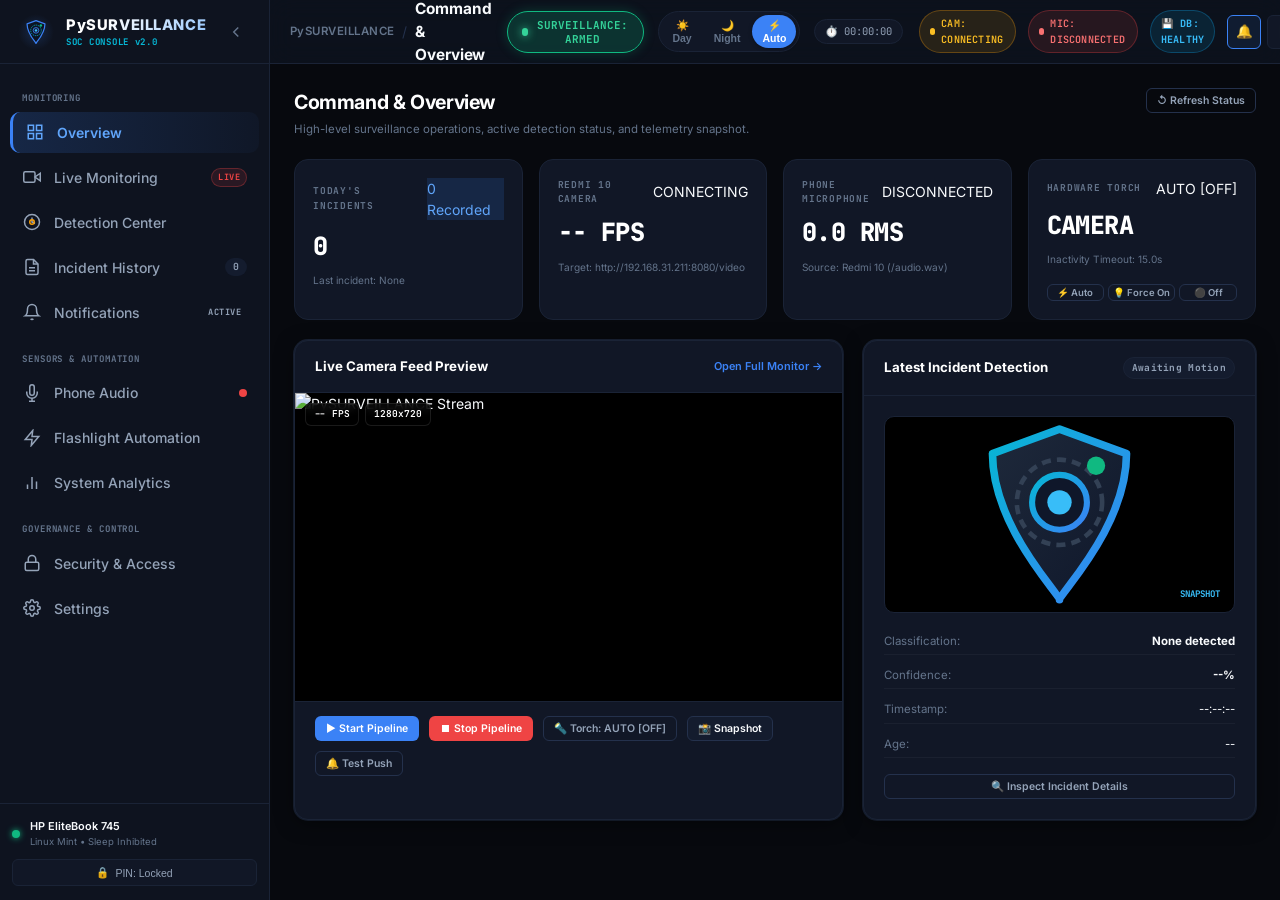
==== commit 29bde3a8: "fix(integration): complete functional integration of all 10 SOC views and hardware controls - Connec" ====
--- a/static/index.html
+++ b/static/index.html
@@ -66,6 +66,13 @@
               <span class="nav-count" id="sidebarIncidentCount">0</span>
             </a>
           </li>
+          <li>
+            <a href="#notifications" class="nav-item" data-view="notifications">
+              <span class="nav-icon"><svg width="18" height="18" viewBox="0 0 24 24" fill="none" stroke="currentColor" stroke-width="2"><path d="M18 8A6 6 0 0 0 6 8c0 7-3 9-3 9h18s-3-2-3-9"/><path d="M13.73 21a2 2 0 0 1-3.46 0"/></svg></span>
+              <span class="nav-label">Notifications</span>
+              <span class="nav-tag" id="sidebarPushStatusTag">ACTIVE</span>
+            </a>
+          </li>
         </ul>
 
         <div class="nav-group-label">SENSORS & AUTOMATION</div>
@@ -238,6 +245,11 @@
               </div>
               <div class="stat-value" id="overviewFlashTrigger">CAMERA</div>
               <div class="stat-meta">Inactivity Timeout: 15.0s</div>
+              <div class="overview-torch-quick-actions mt-2" style="display: flex; gap: 4px;">
+                <button id="overviewTorchAutoBtn" class="btn btn-outline btn-sm" style="flex: 1; font-size: 0.68rem; padding: 2px 4px;">⚡ Auto</button>
+                <button id="overviewTorchOnBtn" class="btn btn-outline btn-sm" style="flex: 1; font-size: 0.68rem; padding: 2px 4px;">💡 Force On</button>
+                <button id="overviewTorchOffBtn" class="btn btn-outline btn-sm" style="flex: 1; font-size: 0.68rem; padding: 2px 4px;">⚫ Off</button>
+              </div>
             </div>
           </div>
 
@@ -259,6 +271,7 @@
               <div class="overview-controls-bar">
                 <button id="overviewStartBtn" class="btn btn-primary btn-sm">▶ Start Pipeline</button>
                 <button id="overviewStopBtn" class="btn btn-danger btn-sm">⏹ Stop Pipeline</button>
+                <button id="overviewTorchBtn" class="btn btn-outline btn-sm">🔦 Torch: AUTO [OFF]</button>
                 <button id="overviewSnapshotBtn" class="btn btn-secondary btn-sm">📸 Snapshot</button>
                 <button id="overviewTestPushBtn" class="btn btn-outline btn-sm">🔔 Test Push</button>
               </div>
@@ -330,6 +343,8 @@
                   </div>
                 </div>
                 <div class="hud-controls-right">
+                  <button id="hudTorchBtn" class="btn-hud-action" title="Toggle Phone Flashlight">🔦 Torch: OFF</button>
+                  <button id="fastRefreshBtn" class="btn-hud-action" title="Fast Refresh Stream">⚡ Fast Refresh</button>
                   <button id="snapshotBtn" class="btn-hud-action" title="Capture Incident Snapshot">📸 Snapshot</button>
                   <button id="toggleCinemaFullscreenBtn" class="btn-hud-action" title="Fullscreen Monitor">⛶ Fullscreen</button>
                 </div>
@@ -347,6 +362,14 @@
                 <!-- Quality & Exposure Sliders -->
                 <div class="console-card">
                   <h4>Optical & Stream Parameters</h4>
+                  <div class="param-row">
+                    <label>Camera Resolution (<span id="selectResolutionVal">1280x720</span>)</label>
+                    <select id="selectResolution" class="soc-select">
+                      <option value="640x480">480p (640x480 SD)</option>
+                      <option value="1280x720" selected>720p (1280x720 HD)</option>
+                      <option value="1920x1080">1080p (1920x1080 FHD)</option>
+                    </select>
+                  </div>
                   <div class="param-row">
                     <label>Stream Quality (<span id="sliderQualityVal">95%</span>)</label>
                     <input type="range" id="sliderQuality" class="slider" min="50" max="100" value="95">
@@ -391,6 +414,8 @@
                     <button id="toggleTorchBtn" class="btn btn-outline btn-sm">🔦 Torch: OFF</button>
                     <button id="toggleNightBtn" class="btn btn-outline btn-sm">🌙 Night Vision: OFF</button>
                     <button id="testCamBtn" class="btn btn-outline btn-sm">📡 Probe Camera</button>
+                    <button id="camToggleSurveillanceBtn" class="btn btn-outline btn-sm">🛡️ Surveillance: ARMED</button>
+                    <button id="camFastRefreshBtn" class="btn btn-outline btn-sm">⚡ Fast Refresh</button>
                   </div>
                   <div class="network-quick-info mt-2">
                     <span>Phone IP: <code>192.168.31.211:8080</code></span>
@@ -445,7 +470,21 @@
                   <div class="detail-row"><span class="lbl">Architecture:</span> <strong>YOLOv8 Nano (OpenCV DNN C++)</strong></div>
                   <div class="detail-row"><span class="lbl">Weight File:</span> <code>models/yolov8n.onnx (12.1 MB)</code></div>
                   <div class="detail-row"><span class="lbl">Inference Rate:</span> <strong>1.5 FPS (Event Triggered)</strong></div>
-                  <div class="detail-row"><span class="lbl">Confidence Threshold:</span> <strong>45% (Configurable)</strong></div>
+                  <div class="detail-row"><span class="lbl">Confidence Threshold:</span> <strong id="detConfidenceDisplay">45%</strong></div>
+                </div>
+
+                <!-- Interactive Detection Sliders -->
+                <div class="detection-controls-box mt-3" style="background: var(--bg-surface); padding: 14px; border-radius: var(--radius-sm); border: 1px solid var(--border-subtle);">
+                  <h4 style="font-size: 0.8rem; color: var(--text-muted); font-family: var(--font-mono); margin-bottom: 8px;">Real-time Sensitivity & Inference Controls</h4>
+                  <div class="param-row">
+                    <label>Motion Sensitivity / VarThreshold (<span id="detThresholdVal">25</span>)</label>
+                    <input type="range" id="detThresholdSlider" class="slider" min="10" max="60" value="25">
+                  </div>
+                  <div class="param-row mt-2">
+                    <label>AI Confidence Cutoff (<span id="detConfidenceVal">45%</span>)</label>
+                    <input type="range" id="detConfidenceSlider" class="slider" min="0.25" max="0.85" value="0.45" step="0.05">
+                  </div>
+                  <button id="detSaveSettingsBtn" class="btn btn-primary btn-sm mt-2">💾 Apply Detection Thresholds</button>
                 </div>
 
                 <!-- Ethical Safeguard Notice -->
@@ -471,6 +510,7 @@
               <p class="view-subtitle">Chronological event timeline, multi-frame grouped sessions (Initial, Change, Final), and snapshot gallery.</p>
             </div>
             <div class="incident-toolbar">
+              <input type="text" id="incidentSearchInput" class="soc-input" placeholder="🔍 Search incidents..." style="max-width: 200px; padding: 4px 10px; font-size: 0.75rem;">
               <!-- Timeline vs Gallery View Toggle -->
               <div class="view-mode-tabs">
                 <button id="viewTabTimeline" class="mode-tab active">📜 Timeline</button>
@@ -493,6 +533,72 @@
           <!-- Incident Stream Container -->
           <div id="eventsList" class="incident-stream timeline-layout">
             <div class="empty-state">Loading surveillance incidents...</div>
+          </div>
+        </section>
+
+        <!-- =================================================================
+             VIEW 5: NOTIFICATIONS & ALERT CENTER
+             ================================================================= -->
+        <section class="soc-view" id="view-notifications">
+          <div class="view-header">
+            <div>
+              <h2>Notifications & Deterrence Center</h2>
+              <p class="view-subtitle">Browser push notifications, real-time alert event stream, and laptop audio deterrence alarms.</p>
+            </div>
+            <div class="view-header-actions">
+              <button id="notifTestPushBtn" class="btn btn-outline btn-sm">🔔 Send Test Push</button>
+              <button id="notifTestAlarmBtn" class="btn btn-danger btn-sm">🔊 Test Laptop Alarm</button>
+            </div>
+          </div>
+
+          <div class="overview-grid">
+            <!-- Left: Notification Settings & Health -->
+            <div class="soc-panel">
+              <div class="panel-header">
+                <h3>Push Alerts & Sound Deterrence</h3>
+                <span id="notifSseStatusBadge" class="badge badge-success">SSE Connected</span>
+              </div>
+              <div class="panel-body">
+                <div class="form-checkbox">
+                  <input type="checkbox" id="notifPushEnabled" checked>
+                  <label for="notifPushEnabled">Enable Real-Time Browser Push Alerts</label>
+                </div>
+                <div class="form-checkbox mt-2">
+                  <input type="checkbox" id="notifSoundAlarmEnabled" checked>
+                  <label for="notifSoundAlarmEnabled">Enable Host Laptop Speaker Alarms (paplay/aplay)</label>
+                </div>
+                <div class="mt-3">
+                  <button id="notifReqPermBtn" class="btn btn-primary btn-sm">📲 Request Browser Notification Permission</button>
+                </div>
+
+                <div class="alarm-cooldowns-box mt-3" style="background: var(--bg-surface); padding: 12px; border-radius: var(--radius-sm); border: 1px solid var(--border-subtle);">
+                  <h4 style="font-size: 0.78rem; color: var(--text-muted); font-family: var(--font-mono); margin-bottom: 6px;">Alarm Cooldown Rules</h4>
+                  <div class="detail-row"><span class="lbl">Person Deterrence:</span> <strong id="notifCdPerson">15s cooldown</strong></div>
+                  <div class="detail-row"><span class="lbl">Animal Deterrence:</span> <strong id="notifCdAnimal">20s cooldown</strong></div>
+                  <div class="detail-row"><span class="lbl">Motion Deterrence:</span> <strong id="notifCdMotion">30s cooldown</strong></div>
+                </div>
+              </div>
+            </div>
+
+            <!-- Right: Real-time Alert Stream Log -->
+            <div class="soc-panel">
+              <div class="panel-header">
+                <h3>Live Broadcast Stream Log</h3>
+                <span class="text-sub" style="font-size: 0.75rem;">SSE /api/push/stream</span>
+              </div>
+              <div class="panel-body">
+                <div class="automation-table-container">
+                  <table class="soc-table">
+                    <thead>
+                      <tr><th>Time</th><th>Type</th><th>Message</th></tr>
+                    </thead>
+                    <tbody id="notifEventTableBody">
+                      <tr><td colspan="3" class="text-center text-sub">Listening for real-time surveillance push alerts...</td></tr>
+                    </tbody>
+                  </table>
+                </div>
+              </div>
+            </div>
           </div>
         </section>
 
@@ -826,6 +932,40 @@
                   <div class="form-group"><label>Person Cooldown (s)</label><input type="number" id="cfgCdPerson" class="soc-input" value="15"></div>
                   <div class="form-group"><label>Animal Cooldown (s)</label><input type="number" id="cfgCdAnimal" class="soc-input" value="20"></div>
                   <div class="form-group"><label>Motion Cooldown (s)</label><input type="number" id="cfgCdMotion" class="soc-input" value="30"></div>
+                </div>
+              </div>
+            </div>
+
+            <!-- Flashlight Automation Settings -->
+            <div class="soc-panel">
+              <div class="panel-header"><h3>Flashlight Automation Parameters</h3></div>
+              <div class="panel-body">
+                <div class="form-row">
+                  <div class="form-group">
+                    <label>Inactivity Auto-OFF Timeout (seconds)</label>
+                    <input type="number" id="cfgFlashTimeout" class="soc-input" value="15" min="5" max="120">
+                  </div>
+                  <div class="form-group">
+                    <label>Darkness Activation Threshold (lux)</label>
+                    <input type="number" id="cfgFlashLuxCutoff" class="soc-input" value="45" min="10" max="100">
+                  </div>
+                </div>
+              </div>
+            </div>
+
+            <!-- Storage & Retention -->
+            <div class="soc-panel">
+              <div class="panel-header"><h3>Storage & Retention Policy</h3></div>
+              <div class="panel-body">
+                <div class="form-row">
+                  <div class="form-group">
+                    <label>Incident Retention Period (days)</label>
+                    <input type="number" id="cfgRetentionDays" class="soc-input" value="7" min="1" max="90">
+                  </div>
+                  <div class="form-group">
+                    <label>Storage Quota Limit (MB)</label>
+                    <input type="number" id="cfgStorageLimitMb" class="soc-input" value="2048" min="256" max="10240">
+                  </div>
                 </div>
               </div>
             </div>
@@ -900,7 +1040,18 @@
       <div class="soc-modal-body">
         <div class="event-inspect-grid">
           <div class="inspect-img-box">
-            <img id="eventDetailImg" src="" alt="Incident Snapshot">
+            <div id="comparisonTabBar" class="stream-tab-pills" style="display: none; margin-bottom: 8px;">
+              <button id="btnCompInitial" class="stream-pill active">1️⃣ Initial Frame</button>
+              <button id="btnCompFinal" class="stream-pill">2️⃣ Peak Frame</button>
+              <button id="btnCompSideBySide" class="stream-pill">🔀 Compare Both</button>
+            </div>
+            <div id="singleImgContainer">
+              <img id="eventDetailImg" src="" alt="Incident Snapshot">
+            </div>
+            <div id="sideBySideContainer" style="display: none; gap: 8px;">
+              <div style="flex: 1;"><span class="badge badge-primary" style="margin-bottom: 4px; display: inline-block;">Initial Frame</span><img id="eventDetailInitialImg" style="width: 100%; border-radius: 4px; object-fit: contain;" src=""></div>
+              <div style="flex: 1;"><span class="badge badge-warning" style="margin-bottom: 4px; display: inline-block;">Peak Frame</span><img id="eventDetailFinalImg" style="width: 100%; border-radius: 4px; object-fit: contain;" src=""></div>
+            </div>
           </div>
           <div class="inspect-meta-box">
             <div class="meta-item"><span class="lbl">Category:</span> <span id="eventDetailCategory" class="badge">--</span></div>
--- a/static/dashboard.css
+++ b/static/dashboard.css
@@ -2037,3 +2037,25 @@
     grid-template-columns: 1fr;
   }
 }
+
+/* Side-by-Side Incident Forensic Comparison */
+#sideBySideContainer {
+  display: flex;
+  gap: 10px;
+  width: 100%;
+}
+
+#sideBySideContainer img {
+  width: 100%;
+  max-height: 340px;
+  object-fit: contain;
+  background-color: #000000;
+  border-radius: var(--radius-sm);
+  border: 1px solid var(--border-subtle);
+}
+
+.comparison-tab-bar {
+  display: flex;
+  gap: 6px;
+  margin-bottom: 10px;
+}
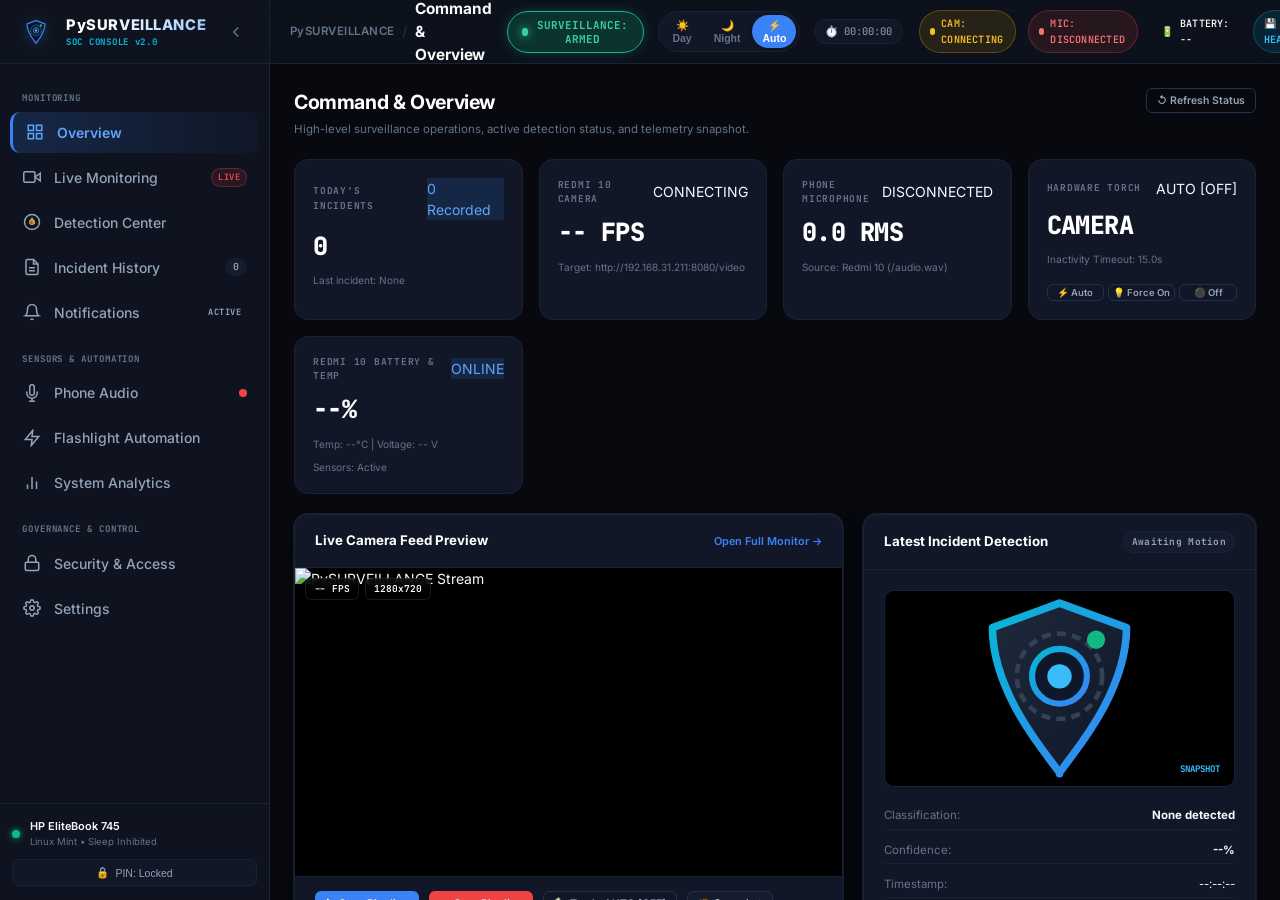
==== commit 6c914b65: "fix(push, telemetry): fix browser push notification SSE routing & native delivery; add live Redmi 10" ====
--- a/static/index.html
+++ b/static/index.html
@@ -178,6 +178,13 @@
             <span id="micPillText">MIC: DISCONNECTED</span>
           </div>
 
+          <!-- Redmi 10 Hardware, Battery & Temperature -->
+          <div id="topbarPhonePill" class="soc-pill pill-subtle" title="Redmi 10 Phone Battery & Temperature">
+            <span id="topbarPhoneBatteryIcon">🔋</span>
+            <span id="topbarPhoneBatteryText">BATTERY: --</span>
+            <span id="topbarPhoneTempText" style="margin-left: 4px; color: #38bdf8; display: none;">🌡️ --°C</span>
+          </div>
+
           <div id="dbPill" class="soc-pill pill-info" title="SQLite Incident History Store">
             <span>💾 <strong id="dbStatusText">DB: HEALTHY</strong></span>
           </div>
@@ -249,6 +256,18 @@
                 <button id="overviewTorchAutoBtn" class="btn btn-outline btn-sm" style="flex: 1; font-size: 0.68rem; padding: 2px 4px;">⚡ Auto</button>
                 <button id="overviewTorchOnBtn" class="btn btn-outline btn-sm" style="flex: 1; font-size: 0.68rem; padding: 2px 4px;">💡 Force On</button>
                 <button id="overviewTorchOffBtn" class="btn btn-outline btn-sm" style="flex: 1; font-size: 0.68rem; padding: 2px 4px;">⚫ Off</button>
+              </div>
+            </div>
+
+            <div class="stat-card" id="overviewPhoneCard">
+              <div class="stat-card-header">
+                <span class="stat-label">REDMI 10 BATTERY & TEMP</span>
+                <span class="stat-badge badge-primary" id="overviewPhoneBadge">ONLINE</span>
+              </div>
+              <div class="stat-value" id="overviewPhoneBatteryVal">--%</div>
+              <div class="stat-meta" id="overviewPhoneTempMeta">Temp: --°C | Voltage: -- V</div>
+              <div class="stat-submeta text-sub mt-1" id="overviewPhoneSensorsStatus" style="font-size: 0.72rem;">
+                Sensors: Active
               </div>
             </div>
           </div>
@@ -420,6 +439,33 @@
                   <div class="network-quick-info mt-2">
                     <span>Phone IP: <code>192.168.31.211:8080</code></span>
                   </div>
+
+                  <!-- Redmi 10 Live Telemetry & Battery -->
+                  <div class="phone-telemetry-box mt-3" style="background: var(--bg-surface); padding: 10px 12px; border-radius: var(--radius-sm); border: 1px solid var(--border-subtle); font-size: 0.78rem;">
+                    <div style="display: flex; justify-content: space-between; margin-bottom: 4px;">
+                      <span class="text-sub">Device Model:</span>
+                      <strong id="livePhoneModel">Redmi 10 (IP Webcam)</strong>
+                    </div>
+                    <div style="display: flex; justify-content: space-between; margin-bottom: 4px;">
+                      <span class="text-sub">Battery Level:</span>
+                      <strong id="livePhoneBattery">--%</strong>
+                    </div>
+                    <div style="display: flex; justify-content: space-between; margin-bottom: 4px;">
+                      <span class="text-sub">Battery Temp:</span>
+                      <strong id="livePhoneTemp">--°C</strong>
+                    </div>
+                    <div style="display: flex; justify-content: space-between; margin-bottom: 4px;">
+                      <span class="text-sub">Battery Voltage:</span>
+                      <strong id="livePhoneVolt">-- V</strong>
+                    </div>
+                    <div style="display: flex; justify-content: space-between; margin-bottom: 4px;">
+                      <span class="text-sub">Sensor ISO / Aperture:</span>
+                      <span id="livePhoneOptics">ISO 100 • f/1.8</span>
+                    </div>
+                    <div id="livePhoneSensorHint" class="text-sub mt-1" style="font-size: 0.72rem; color: #94a3b8; border-top: 1px solid var(--border-subtle); padding-top: 4px;">
+                      Sensors: Querying...
+                    </div>
+                  </div>
                 </div>
               </div>
             </div>
@@ -559,6 +605,17 @@
                 <span id="notifSseStatusBadge" class="badge badge-success">SSE Connected</span>
               </div>
               <div class="panel-body">
+                <div id="notifPermissionBanner" class="notif-permission-banner mb-3" style="background: rgba(15, 23, 42, 0.7); border: 1px solid var(--border-medium); border-radius: var(--radius-sm); padding: 12px 14px;">
+                  <div style="display: flex; align-items: center; justify-content: space-between; margin-bottom: 6px;">
+                    <strong style="font-size: 0.88rem; color: #ffffff;">Desktop Notification Status</strong>
+                    <span id="notifPermissionStatusBadge" class="badge">Checking...</span>
+                  </div>
+                  <p class="text-sub" style="font-size: 0.78rem; margin-bottom: 8px;">
+                    Receive instant OS popups and audible sound chimes even when PySURVEILLANCE is in the background or minimized.
+                  </p>
+                  <button id="notifReqPermBtn" class="btn btn-primary btn-sm">📲 Enable Desktop Notifications</button>
+                </div>
+
                 <div class="form-checkbox">
                   <input type="checkbox" id="notifPushEnabled" checked>
                   <label for="notifPushEnabled">Enable Real-Time Browser Push Alerts</label>
@@ -567,8 +624,9 @@
                   <input type="checkbox" id="notifSoundAlarmEnabled" checked>
                   <label for="notifSoundAlarmEnabled">Enable Host Laptop Speaker Alarms (paplay/aplay)</label>
                 </div>
-                <div class="mt-3">
-                  <button id="notifReqPermBtn" class="btn btn-primary btn-sm">📲 Request Browser Notification Permission</button>
+                <div class="form-checkbox mt-2">
+                  <input type="checkbox" id="notifBrowserAudioEnabled" checked>
+                  <label for="notifBrowserAudioEnabled">Enable Browser Sound Chime on Alert (Web Audio)</label>
                 </div>
 
                 <div class="alarm-cooldowns-box mt-3" style="background: var(--bg-surface); padding: 12px; border-radius: var(--radius-sm); border: 1px solid var(--border-subtle);">
@@ -1030,44 +1088,87 @@
     </div>
   </div>
 
-  <!-- Event Detail Modal -->
+  <!-- Event Detail Modal (Forensic High-Res Inspection) -->
   <div id="eventDetailModal" class="soc-modal">
-    <div class="soc-modal-box modal-lg">
+    <div class="soc-modal-box modal-forensic">
       <div class="soc-modal-header">
-        <h3 id="eventDetailTitle">Incident Details</h3>
-        <button class="modal-close-btn" data-close="eventDetailModal">&times;</button>
+        <div class="modal-header-left">
+          <h3 id="eventDetailTitle">Incident Details</h3>
+          <span id="eventDetailCategory" class="badge">--</span>
+          <span id="eventDetailConfidence" class="badge badge-outline">--%</span>
+        </div>
+        <div class="modal-header-actions">
+          <a id="downloadEventImgBtn" href="#" download class="btn btn-outline btn-sm">⬇️ Download Snapshot</a>
+          <button id="deleteEventBtn" class="btn btn-danger btn-sm">🗑️ Delete</button>
+          <button class="modal-close-btn" data-close="eventDetailModal">&times;</button>
+        </div>
       </div>
       <div class="soc-modal-body">
-        <div class="event-inspect-grid">
-          <div class="inspect-img-box">
-            <div id="comparisonTabBar" class="stream-tab-pills" style="display: none; margin-bottom: 8px;">
-              <button id="btnCompInitial" class="stream-pill active">1️⃣ Initial Frame</button>
-              <button id="btnCompFinal" class="stream-pill">2️⃣ Peak Frame</button>
-              <button id="btnCompSideBySide" class="stream-pill">🔀 Compare Both</button>
-            </div>
-            <div id="singleImgContainer">
+        <!-- Top Stage: Photo Canvas with Tab Switcher -->
+        <div class="forensic-photo-stage">
+          <div class="forensic-stage-toolbar">
+            <div id="comparisonTabBar" class="stream-tab-pills" style="display: none;">
+              <button id="btnCompInitial" class="stream-pill active">1️⃣ Initial Trigger Frame</button>
+              <button id="btnCompFinal" class="stream-pill">2️⃣ Peak Concluding Frame</button>
+              <button id="btnCompSideBySide" class="stream-pill">🔀 Compare Side-by-Side</button>
+            </div>
+            <div class="stage-frame-indicator" id="stageFrameIndicator">
+              <span>Resolution: <strong>1280x720 HD</strong></span>
+            </div>
+          </div>
+
+          <div class="forensic-canvas-container">
+            <div id="singleImgContainer" style="width: 100%; height: 100%;">
               <img id="eventDetailImg" src="" alt="Incident Snapshot">
             </div>
-            <div id="sideBySideContainer" style="display: none; gap: 8px;">
-              <div style="flex: 1;"><span class="badge badge-primary" style="margin-bottom: 4px; display: inline-block;">Initial Frame</span><img id="eventDetailInitialImg" style="width: 100%; border-radius: 4px; object-fit: contain;" src=""></div>
-              <div style="flex: 1;"><span class="badge badge-warning" style="margin-bottom: 4px; display: inline-block;">Peak Frame</span><img id="eventDetailFinalImg" style="width: 100%; border-radius: 4px; object-fit: contain;" src=""></div>
-            </div>
-          </div>
-          <div class="inspect-meta-box">
-            <div class="meta-item"><span class="lbl">Category:</span> <span id="eventDetailCategory" class="badge">--</span></div>
-            <div class="meta-item"><span class="lbl">Timestamp:</span> <span id="eventDetailTimestamp">--</span></div>
-            <div class="meta-item"><span class="lbl">Confidence:</span> <span id="eventDetailConfidence">--</span></div>
-            <div class="meta-item"><span class="lbl">Label:</span> <span id="eventDetailLabel">--</span></div>
-            <div class="meta-item">
-              <span class="lbl">Bounding Boxes / Metadata:</span>
-              <pre id="eventDetailJson" class="json-code-box"></pre>
-            </div>
-            <div class="inspect-actions mt-3">
-              <a id="downloadEventImgBtn" href="#" download class="btn btn-outline btn-sm">⬇️ Download Snapshot</a>
-              <button id="deleteEventBtn" class="btn btn-danger btn-sm">🗑️ Delete Incident</button>
-            </div>
-          </div>
-        </div>
+            <div id="sideBySideContainer" style="display: none;">
+              <div class="side-by-side-pane">
+                <div class="side-by-side-header">
+                  <span class="badge badge-primary">1️⃣ Initial Trigger Frame</span>
+                  <span id="sideInitialTime" class="text-sub">Trigger Start</span>
+                </div>
+                <div class="side-by-side-img-box">
+                  <img id="eventDetailInitialImg" src="" alt="Initial Frame">
+                </div>
+              </div>
+              <div class="side-by-side-pane">
+                <div class="side-by-side-header">
+                  <span class="badge badge-warning">2️⃣ Peak Concluding Frame</span>
+                  <span id="sideFinalTime" class="text-sub">Motion Peak</span>
+                </div>
+                <div class="side-by-side-img-box">
+                  <img id="eventDetailFinalImg" src="" alt="Final Frame">
+                </div>
+              </div>
+            </div>
+          </div>
+        </div>
+
+        <!-- Bottom Stage: Clean Metadata Cards Grid -->
+        <div class="forensic-meta-grid mt-3">
+          <div class="meta-card">
+            <span class="meta-label">CLASSIFICATION</span>
+            <strong id="eventDetailLabel" class="meta-value">--</strong>
+          </div>
+          <div class="meta-card">
+            <span class="meta-label">TIMESTAMP</span>
+            <span id="eventDetailTimestamp" class="meta-value">--</span>
+          </div>
+          <div class="meta-card">
+            <span class="meta-label">MOTION VERIFICATION</span>
+            <span id="eventDetailMotionRatio" class="meta-value">Mask Verified</span>
+          </div>
+          <div class="meta-card">
+            <span class="meta-label">TARGET BOUNDING BOX</span>
+            <code id="eventDetailBbox" class="meta-value">[Coordinates]</code>
+          </div>
+        </div>
+
+        <!-- Collapsible Raw JSON Data -->
+        <details class="raw-telemetry-accordion mt-3">
+          <summary>🔍 View Full Detection JSON Metadata</summary>
+          <pre id="eventDetailJson" class="json-code-box mt-2"></pre>
+        </details>
       </div>
     </div>
   </div>
--- a/static/dashboard.css
+++ b/static/dashboard.css
@@ -839,7 +839,7 @@
    ========================================================================== */
 .stat-cards-grid {
   display: grid;
-  grid-template-columns: repeat(4, 1fr);
+  grid-template-columns: repeat(auto-fit, minmax(210px, 1fr));
   gap: 16px;
   margin-bottom: 20px;
 }
@@ -1415,6 +1415,7 @@
   display: flex;
   align-items: center;
   gap: 18px;
+  cursor: pointer;
   transition: transform var(--transition-fast), border-color var(--transition-fast);
 }
 
@@ -1803,7 +1804,14 @@
 }
 
 .soc-modal-box.modal-sm { max-width: 360px; }
-.soc-modal-box.modal-lg { max-width: 780px; }
+.soc-modal-box.modal-lg { max-width: 800px; }
+.soc-modal-box.modal-forensic {
+  max-width: 1240px;
+  width: 95vw;
+  max-height: 94vh;
+  display: flex;
+  flex-direction: column;
+}
 
 @keyframes modalScale {
   from { transform: scale(0.95); opacity: 0; }
@@ -1811,17 +1819,31 @@
 }
 
 .soc-modal-header {
-  padding: 16px 20px;
+  padding: 14px 20px;
   border-bottom: 1px solid var(--border-subtle);
   display: flex;
   align-items: center;
   justify-content: space-between;
-}
-
-.soc-modal-header h3 {
-  font-size: 1rem;
+  background: var(--bg-surface);
+}
+
+.modal-header-left {
+  display: flex;
+  align-items: center;
+  gap: 12px;
+}
+
+.modal-header-left h3 {
+  font-size: 1.05rem;
   font-weight: 700;
   color: #ffffff;
+  margin: 0;
+}
+
+.modal-header-actions {
+  display: flex;
+  align-items: center;
+  gap: 10px;
 }
 
 .modal-close-btn {
@@ -1838,7 +1860,8 @@
 }
 
 .soc-modal-body {
-  padding: 20px;
+  padding: 16px 20px;
+  overflow-y: auto;
 }
 
 .soc-modal-footer {
@@ -1850,41 +1873,179 @@
   gap: 10px;
 }
 
-.event-inspect-grid {
-  display: grid;
-  grid-template-columns: 1.2fr 1fr;
-  gap: 20px;
-}
-
-.inspect-img-box {
+/* Forensic Photo Stage */
+.forensic-photo-stage {
   width: 100%;
-  aspect-ratio: 16 / 9;
-  background-color: #000000;
-  border-radius: var(--radius-sm);
+  background: #000000;
+  border-radius: var(--radius-md);
+  border: 1px solid var(--border-medium);
   overflow: hidden;
-}
-
-.inspect-img-box img {
+  display: flex;
+  flex-direction: column;
+}
+
+.forensic-stage-toolbar {
+  display: flex;
+  align-items: center;
+  justify-content: space-between;
+  padding: 8px 14px;
+  background: rgba(15, 23, 42, 0.9);
+  border-bottom: 1px solid var(--border-subtle);
+}
+
+.forensic-stage-toolbar .stream-tab-pills {
+  margin-bottom: 0;
+  gap: 6px;
+}
+
+.stage-frame-indicator {
+  font-size: 0.75rem;
+  color: var(--text-muted);
+  font-family: var(--font-mono);
+}
+
+.forensic-canvas-container {
+  width: 100%;
+  height: 520px;
+  max-height: 55vh;
+  min-height: 380px;
+  background: #050811;
+  display: flex;
+  align-items: center;
+  justify-content: center;
+  overflow: hidden;
+  position: relative;
+}
+
+#singleImgContainer {
   width: 100%;
   height: 100%;
+  display: flex;
+  align-items: center;
+  justify-content: center;
+}
+
+#singleImgContainer img {
+  max-width: 100%;
+  max-height: 100%;
+  width: auto;
+  height: auto;
   object-fit: contain;
-}
-
-.inspect-meta-box {
-  display: flex;
-  flex-direction: column;
-  gap: 8px;
+  border-radius: 2px;
+}
+
+#sideBySideContainer {
+  display: flex;
+  width: 100%;
+  height: 100%;
+  gap: 10px;
+  padding: 8px;
+}
+
+.side-by-side-pane {
+  flex: 1;
+  display: flex;
+  flex-direction: column;
+  background: #0b1120;
+  border-radius: var(--radius-sm);
+  border: 1px solid var(--border-subtle);
+  overflow: hidden;
+}
+
+.side-by-side-header {
+  padding: 6px 12px;
+  background: rgba(15, 23, 42, 0.75);
+  border-bottom: 1px solid var(--border-subtle);
+  display: flex;
+  align-items: center;
+  justify-content: space-between;
+}
+
+.side-by-side-img-box {
+  flex: 1;
+  width: 100%;
+  height: 100%;
+  display: flex;
+  align-items: center;
+  justify-content: center;
+  background: #000000;
+  overflow: hidden;
+}
+
+.side-by-side-img-box img {
+  max-width: 100%;
+  max-height: 100%;
+  width: auto;
+  height: auto;
+  object-fit: contain;
+}
+
+/* Forensic Metadata Cards Grid */
+.forensic-meta-grid {
+  display: grid;
+  grid-template-columns: repeat(4, 1fr);
+  gap: 12px;
+}
+
+.meta-card {
+  background: var(--bg-surface);
+  border: 1px solid var(--border-subtle);
+  border-radius: var(--radius-sm);
+  padding: 10px 14px;
+  display: flex;
+  flex-direction: column;
+  gap: 4px;
+}
+
+.meta-card .meta-label {
+  font-size: 0.68rem;
+  font-weight: 700;
+  color: var(--text-muted);
+  letter-spacing: 0.05em;
+  font-family: var(--font-mono);
+}
+
+.meta-card .meta-value {
+  font-size: 0.88rem;
+  color: var(--text-primary);
+  font-weight: 600;
+}
+
+.meta-card code.meta-value {
+  font-family: var(--font-mono);
+  font-size: 0.78rem;
+  color: #38bdf8;
+}
+
+.raw-telemetry-accordion {
+  background: var(--bg-surface);
+  border: 1px solid var(--border-subtle);
+  border-radius: var(--radius-sm);
+  padding: 8px 12px;
+  font-size: 0.8rem;
+}
+
+.raw-telemetry-accordion summary {
+  cursor: pointer;
+  font-weight: 600;
+  color: var(--text-muted);
+  outline: none;
+}
+
+.raw-telemetry-accordion summary:hover {
+  color: #38bdf8;
 }
 
 .json-code-box {
-  background-color: #000000;
-  border: 1px solid var(--border-subtle);
-  border-radius: var(--radius-sm);
-  padding: 10px;
-  font-size: 0.7rem;
+  background-color: #030712;
+  border: 1px solid var(--border-subtle);
+  border-radius: var(--radius-sm);
+  padding: 12px;
+  font-size: 0.72rem;
   color: #a5f3fc;
-  max-height: 140px;
+  max-height: 180px;
   overflow: auto;
+  font-family: var(--font-mono);
 }
 
 /* ==========================================================================
@@ -2033,29 +2194,38 @@
   .cinema-hud-top, .cinema-hud-bottom {
     padding: 8px 10px;
   }
-  .event-inspect-grid {
+  .soc-modal-box.modal-forensic {
+    width: 98vw;
+    max-height: 96vh;
+    padding: 0;
+  }
+  .forensic-canvas-container {
+    height: 380px;
+    max-height: 45vh;
+  }
+  #sideBySideContainer {
+    flex-direction: column;
+    height: auto;
+    overflow-y: auto;
+  }
+  .side-by-side-pane {
+    height: 240px;
+  }
+  .forensic-meta-grid {
+    grid-template-columns: repeat(2, 1fr);
+  }
+}
+
+@media (max-width: 480px) {
+  .forensic-meta-grid {
     grid-template-columns: 1fr;
   }
-}
-
-/* Side-by-Side Incident Forensic Comparison */
-#sideBySideContainer {
-  display: flex;
-  gap: 10px;
-  width: 100%;
-}
-
-#sideBySideContainer img {
-  width: 100%;
-  max-height: 340px;
-  object-fit: contain;
-  background-color: #000000;
-  border-radius: var(--radius-sm);
-  border: 1px solid var(--border-subtle);
-}
-
-.comparison-tab-bar {
-  display: flex;
-  gap: 6px;
-  margin-bottom: 10px;
-}
+  .forensic-stage-toolbar {
+    flex-direction: column;
+    align-items: flex-start;
+    gap: 8px;
+  }
+  .modal-header-actions {
+    gap: 6px;
+  }
+}
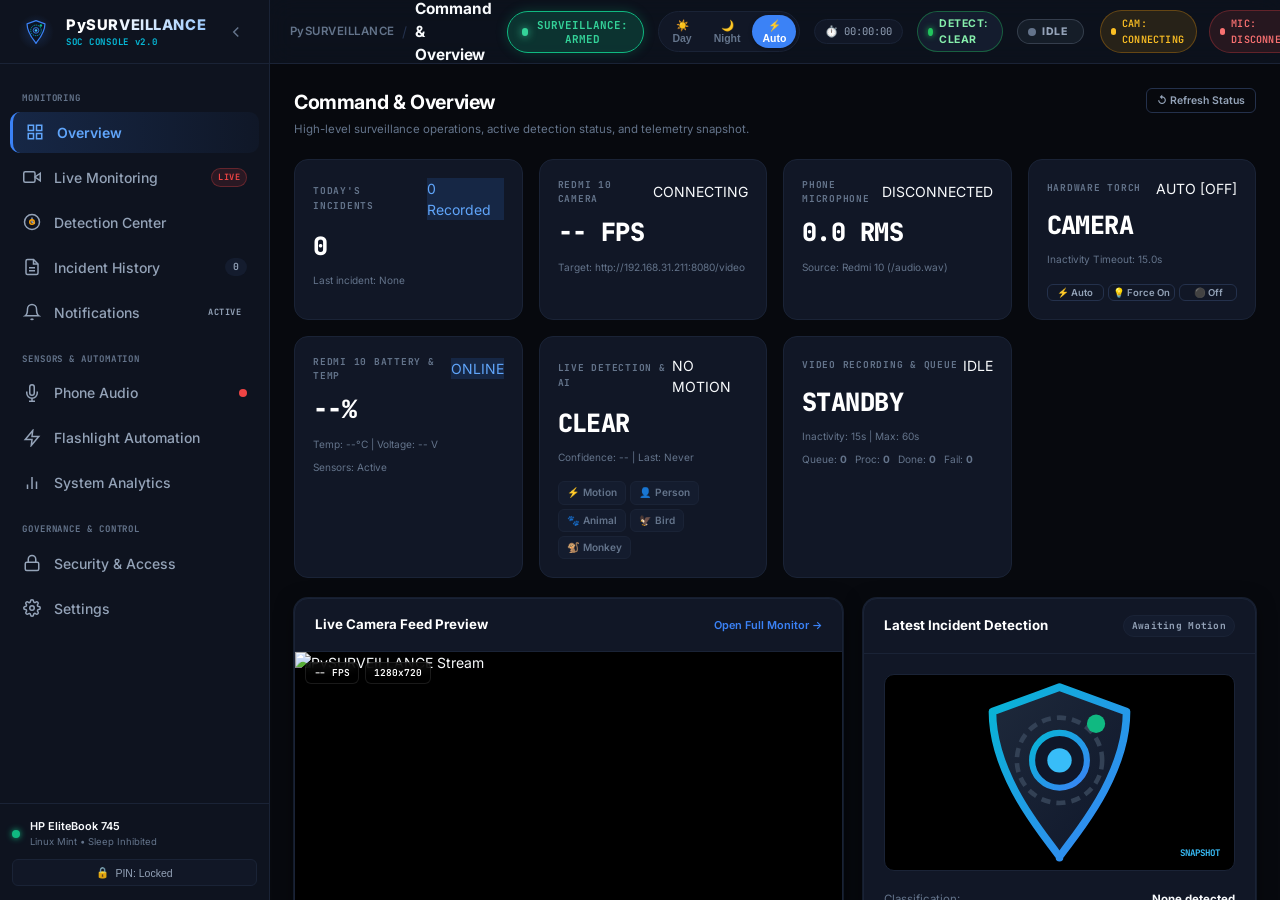
==== commit ca27c500: "feat: motion-based video recording, background processing, and 8-state HUD indicators" ====
--- a/static/index.html
+++ b/static/index.html
@@ -5,6 +5,7 @@
   <meta name="viewport" content="width=device-width, initial-scale=1.0, maximum-scale=1.0, user-scalable=no">
   <title>PySURVEILLANCE — Security Operations Center</title>
   <link rel="icon" type="image/svg+xml" href="/static/favicon.svg">
+  <link rel="manifest" href="/manifest.json">
   <link rel="preconnect" href="https://fonts.googleapis.com">
   <link rel="preconnect" href="https://fonts.gstatic.com" crossorigin>
   <link href="https://fonts.googleapis.com/css2?family=Inter:wght@400;500;600;700;800&family=JetBrains+Mono:wght@400;500;600&display=swap" rel="stylesheet">
@@ -164,6 +165,19 @@
           <div class="topbar-pill" title="Continuous Surveillance Uptime">
             ⏱️ <span id="uptimeText">00:00:00</span>
           </div>
+
+          <!-- Real-time Live Detection Pill -->
+          <div id="detectionPill" class="topbar-detection-pill state-clear" title="Real-time Live Motion & AI Detection">
+            <span class="detect-dot"></span>
+            <span id="detectionPillText">DETECT: CLEAR</span>
+          </div>
+
+          <!-- Motion Video Recording Live Indicator (8 States Supported) -->
+          <div id="topbarRecBadge" class="topbar-rec-pill state-idle" title="Video Recording & Background Processing Engine">
+            <span class="rec-dot-pulsing"></span>
+            <span id="recStateLabel" class="rec-title">IDLE</span>
+            <span id="recDurationText" class="rec-timer"></span>
+          </div>
         </div>
 
         <div class="topbar-right">
@@ -270,6 +284,38 @@
                 Sensors: Active
               </div>
             </div>
+
+            <!-- Dedicated Live Detection & Classification Card -->
+            <div class="stat-card" id="overviewDetectionCard">
+              <div class="stat-card-header">
+                <span class="stat-label">LIVE DETECTION & AI</span>
+                <span class="stat-badge" id="overviewDetectBadge">NO MOTION</span>
+              </div>
+              <div class="stat-value" id="overviewDetectVal">CLEAR</div>
+              <div class="stat-meta" id="overviewDetectMeta">Confidence: -- | Last: Never</div>
+              <div class="detection-categories-pills mt-2" style="display: flex; gap: 4px; flex-wrap: wrap;">
+                <span class="det-cat-tag" id="detCatMotion">⚡ Motion</span>
+                <span class="det-cat-tag" id="detCatPerson">👤 Person</span>
+                <span class="det-cat-tag" id="detCatAnimal">🐾 Animal</span>
+                <span class="det-cat-tag" id="detCatBird">🦅 Bird</span>
+                <span class="det-cat-tag" id="detCatMonkey">🐒 Monkey</span>
+              </div>
+            </div>
+
+            <div class="stat-card" id="overviewVideoCard">
+              <div class="stat-card-header">
+                <span class="stat-label">VIDEO RECORDING & QUEUE</span>
+                <span class="stat-badge" id="overviewVideoBadge">IDLE</span>
+              </div>
+              <div class="stat-value" id="overviewVideoVal">STANDBY</div>
+              <div class="stat-meta" id="overviewVideoMeta">Inactivity: 15s | Max: 60s</div>
+              <div class="stat-submeta text-sub mt-1" id="overviewVideoQueueStatus" style="font-size: 0.72rem; display: flex; gap: 8px;">
+                <span>Queue: <strong id="videoQueueCount">0</strong></span>
+                <span>Proc: <strong id="videoProcCount">0</strong></span>
+                <span>Done: <strong id="videoDoneCount">0</strong></span>
+                <span>Fail: <strong id="videoFailCount">0</strong></span>
+              </div>
+            </div>
           </div>
 
           <!-- Overview Layout: Live Preview & Recent Activity Split -->
@@ -343,6 +389,18 @@
                   <span class="hud-metric" id="telemetryProcFps">Proc: -- FPS</span>
                   <span class="hud-metric" id="telemetryLatency">Ping: -- ms</span>
                   <span class="hud-metric" id="liveResBadge">1280x720</span>
+                </div>
+              </div>
+
+              <!-- Floating Cinema Live Detection & Recording HUD -->
+              <div class="cinema-detection-hud" id="cinemaDetectionHud">
+                <div class="cinema-hud-badge state-clear" id="cinemaDetectBadge">
+                  <span class="cinema-detect-dot"></span>
+                  <span id="cinemaDetectText">MONITORING: CLEAR</span>
+                </div>
+                <div class="cinema-hud-badge state-idle" id="cinemaRecBadge">
+                  <span class="cinema-rec-dot"></span>
+                  <span id="cinemaRecText">REC: IDLE</span>
                 </div>
               </div>
 
@@ -484,6 +542,32 @@
             </div>
           </div>
 
+          <!-- Real-Time Target Classification & Tracker HUD -->
+          <div class="soc-panel mb-4" id="detectionLiveMonitorPanel" style="margin-bottom: 20px;">
+            <div class="panel-header">
+              <h3>Live Target Classification & Feed Telemetry</h3>
+              <span class="badge badge-primary" id="detCenterStatusBadge">SURVEILLANCE ACTIVE</span>
+            </div>
+            <div class="panel-body">
+              <div class="detection-telemetry-row">
+                <div class="tel-item"><span class="lbl">Motion State:</span> <strong id="detCenterMotionState">No Motion (Standby)</strong></div>
+                <div class="tel-item"><span class="lbl">Primary Classification:</span> <strong id="detCenterPrimaryTarget">Clear</strong></div>
+                <div class="tel-item"><span class="lbl">AI Confidence Score:</span> <strong id="detCenterConfidence">--%</strong></div>
+                <div class="tel-item"><span class="lbl">Last Detected:</span> <strong id="detCenterLastTime">Never</strong></div>
+              </div>
+              <div class="mt-3">
+                <div class="lbl" style="font-size: 0.75rem; color: var(--text-muted); margin-bottom: 6px;">Live Category Activity:</div>
+                <div class="detection-categories-pills" style="display: flex; gap: 8px; flex-wrap: wrap;">
+                  <span class="det-cat-tag" id="detCenterPillMotion">⚡ Motion</span>
+                  <span class="det-cat-tag" id="detCenterPillPerson">👤 Person</span>
+                  <span class="det-cat-tag" id="detCenterPillAnimal">🐾 Animal</span>
+                  <span class="det-cat-tag" id="detCenterPillBird">🦅 Bird</span>
+                  <span class="det-cat-tag" id="detCenterPillMonkey">🐒 Monkey</span>
+                </div>
+              </div>
+            </div>
+          </div>
+
           <div class="detection-dashboard-grid">
             <!-- Detection Telemetry Card -->
             <div class="soc-panel">
@@ -607,13 +691,13 @@
               <div class="panel-body">
                 <div id="notifPermissionBanner" class="notif-permission-banner mb-3" style="background: rgba(15, 23, 42, 0.7); border: 1px solid var(--border-medium); border-radius: var(--radius-sm); padding: 12px 14px;">
                   <div style="display: flex; align-items: center; justify-content: space-between; margin-bottom: 6px;">
-                    <strong style="font-size: 0.88rem; color: #ffffff;">Desktop Notification Status</strong>
+                    <strong style="font-size: 0.88rem; color: #ffffff;">Device & OS Notification Center</strong>
                     <span id="notifPermissionStatusBadge" class="badge">Checking...</span>
                   </div>
                   <p class="text-sub" style="font-size: 0.78rem; margin-bottom: 8px;">
-                    Receive instant OS popups and audible sound chimes even when PySURVEILLANCE is in the background or minimized.
+                    Receive instant alerts in your device's notification drawer (Android) or OS notification center (Desktop) with audio chimes.
                   </p>
-                  <button id="notifReqPermBtn" class="btn btn-primary btn-sm">📲 Enable Desktop Notifications</button>
+                  <button id="notifReqPermBtn" class="btn btn-primary btn-sm">📲 Enable Device Notifications</button>
                 </div>
 
                 <div class="form-checkbox">
@@ -1006,6 +1090,41 @@
                   <div class="form-group">
                     <label>Darkness Activation Threshold (lux)</label>
                     <input type="number" id="cfgFlashLuxCutoff" class="soc-input" value="45" min="10" max="100">
+                  </div>
+                </div>
+              </div>
+            </div>
+
+            <!-- Motion Video Recording Settings -->
+            <div class="soc-panel">
+              <div class="panel-header"><h3>Motion Video Recording & Analysis</h3></div>
+              <div class="panel-body">
+                <div class="form-checkbox">
+                  <input type="checkbox" id="cfgVideoEnabled" checked>
+                  <label for="cfgVideoEnabled">Enable Motion-Triggered Video Recording</label>
+                </div>
+                <div class="form-row mt-2">
+                  <div class="form-group">
+                    <label>Inactivity Timeout (seconds)</label>
+                    <input type="number" id="cfgVideoInactivityTimeout" class="soc-input" value="15" min="3" max="120" step="1">
+                  </div>
+                  <div class="form-group">
+                    <label>Max Segment Duration (seconds)</label>
+                    <input type="number" id="cfgVideoMaxDuration" class="soc-input" value="600" min="30" max="3600" step="30">
+                  </div>
+                  <div class="form-group">
+                    <label>Recording FPS</label>
+                    <input type="number" id="cfgVideoFps" class="soc-input" value="10" min="1" max="30" step="1">
+                  </div>
+                </div>
+                <div class="form-row mt-2">
+                  <div class="form-group">
+                    <label>Max Extracted Frames per Video</label>
+                    <input type="number" id="cfgVideoMaxExtracts" class="soc-input" value="6" min="1" max="20" step="1">
+                  </div>
+                  <div class="form-group">
+                    <label>Min Sharpness Threshold (Laplacian Var)</label>
+                    <input type="number" id="cfgVideoMinSharpness" class="soc-input" value="35" min="5" max="200" step="5">
                   </div>
                 </div>
               </div>
@@ -1111,6 +1230,7 @@
               <button id="btnCompInitial" class="stream-pill active">1️⃣ Initial Trigger Frame</button>
               <button id="btnCompFinal" class="stream-pill">2️⃣ Peak Concluding Frame</button>
               <button id="btnCompSideBySide" class="stream-pill">🔀 Compare Side-by-Side</button>
+              <button id="btnCompExtracts" class="stream-pill">🎞️ Video Extracts (<span id="extractsCountBadge">0</span>)</button>
             </div>
             <div class="stage-frame-indicator" id="stageFrameIndicator">
               <span>Resolution: <strong>1280x720 HD</strong></span>
@@ -1139,6 +1259,11 @@
                 <div class="side-by-side-img-box">
                   <img id="eventDetailFinalImg" src="" alt="Final Frame">
                 </div>
+              </div>
+            </div>
+            <div id="videoExtractsContainer" style="display: none; width: 100%; height: 100%; overflow-y: auto; padding: 12px; background: #000; border-radius: var(--radius-sm);">
+              <div id="videoExtractsGrid" class="video-extracts-grid">
+                <!-- Dynamically populated video extracted frames -->
               </div>
             </div>
           </div>
--- a/static/dashboard.css
+++ b/static/dashboard.css
@@ -2229,3 +2229,496 @@
     gap: 6px;
   }
 }
+
+/* ==========================================================================
+   Motion Video Recording & Queue Telemetry
+   ========================================================================== */
+.topbar-rec-pill {
+  display: inline-flex;
+  align-items: center;
+  gap: 6px;
+  background: rgba(239, 68, 68, 0.16);
+  border: 1px solid rgba(239, 68, 68, 0.45);
+  color: #ef4444;
+  padding: 4px 10px;
+  border-radius: var(--radius-full);
+  font-size: 0.75rem;
+  font-weight: 700;
+  letter-spacing: 0.05em;
+  box-shadow: 0 0 12px rgba(239, 68, 68, 0.3);
+  transition: all var(--transition-fast);
+}
+
+.topbar-rec-pill.hidden {
+  display: none !important;
+}
+
+.rec-dot-pulsing {
+  width: 8px;
+  height: 8px;
+  background-color: #ef4444;
+  border-radius: 50%;
+  box-shadow: 0 0 8px #ef4444;
+  animation: rec-pulse 0.9s infinite alternate ease-in-out;
+}
+
+@keyframes rec-pulse {
+  0% { transform: scale(0.85); opacity: 0.35; }
+  100% { transform: scale(1.3); opacity: 1; }
+}
+
+.rec-title {
+  font-weight: 800;
+  color: #ef4444;
+}
+
+.rec-timer {
+  font-family: var(--font-mono);
+  font-weight: 600;
+  color: #fca5a5;
+}
+
+/* Video Extracts in Forensic Modal */
+#videoExtractsContainer {
+  width: 100%;
+  height: 100%;
+  overflow-y: auto;
+  padding: 12px;
+  background: #000;
+  border-radius: var(--radius-sm);
+}
+
+.video-extracts-grid {
+  display: grid;
+  grid-template-columns: repeat(auto-fill, minmax(210px, 1fr));
+  gap: 12px;
+}
+
+.video-extract-card {
+  background: var(--bg-surface);
+  border: 1px solid var(--border-subtle);
+  border-radius: var(--radius-sm);
+  overflow: hidden;
+  cursor: pointer;
+  transition: transform var(--transition-fast), border-color var(--transition-fast);
+  display: flex;
+  flex-direction: column;
+}
+
+.video-extract-card:hover {
+  transform: translateY(-2px);
+  border-color: var(--primary);
+  box-shadow: 0 4px 12px rgba(0, 0, 0, 0.5);
+}
+
+.video-extract-thumb-box {
+  width: 100%;
+  height: 130px;
+  background: #000;
+  position: relative;
+  overflow: hidden;
+}
+
+.video-extract-thumb-box img {
+  width: 100%;
+  height: 100%;
+  object-fit: cover;
+}
+
+.extract-offset-tag {
+  position: absolute;
+  top: 6px;
+  left: 6px;
+  background: rgba(0, 0, 0, 0.78);
+  backdrop-filter: blur(4px);
+  color: #38bdf8;
+  font-family: var(--font-mono);
+  font-size: 0.7rem;
+  font-weight: 600;
+  padding: 2px 6px;
+  border-radius: 4px;
+  border: 1px solid rgba(56, 189, 248, 0.3);
+}
+
+.extract-sharpness-tag {
+  position: absolute;
+  bottom: 6px;
+  right: 6px;
+  background: rgba(0, 0, 0, 0.78);
+  backdrop-filter: blur(4px);
+  color: #10b981;
+  font-family: var(--font-mono);
+  font-size: 0.68rem;
+  padding: 2px 6px;
+  border-radius: 4px;
+  border: 1px solid rgba(16, 185, 129, 0.3);
+}
+
+.video-extract-info {
+  padding: 8px 10px;
+  display: flex;
+  flex-direction: column;
+  gap: 4px;
+}
+
+.video-extract-title {
+  font-size: 0.78rem;
+  font-weight: 600;
+  color: var(--text-primary);
+  white-space: nowrap;
+  overflow: hidden;
+  text-overflow: ellipsis;
+}
+
+.video-extract-meta {
+  display: flex;
+  justify-content: space-between;
+  font-size: 0.7rem;
+  color: var(--text-muted);
+}
+
+/* ==========================================================================
+   Live Detection HUD & Category Indicators
+   ========================================================================== */
+.topbar-detection-pill {
+  display: inline-flex;
+  align-items: center;
+  gap: 6px;
+  background: var(--bg-surface-elevated);
+  border: 1px solid var(--border-subtle);
+  color: var(--text-primary);
+  padding: 4px 10px;
+  border-radius: var(--radius-full);
+  font-size: 0.75rem;
+  font-weight: 700;
+  letter-spacing: 0.05em;
+  transition: all var(--transition-fast);
+}
+
+.topbar-detection-pill .detect-dot {
+  width: 8px;
+  height: 8px;
+  border-radius: 50%;
+  background-color: #22c55e;
+  box-shadow: 0 0 6px #22c55e;
+}
+
+.topbar-detection-pill.state-clear {
+  border-color: rgba(34, 197, 94, 0.4);
+  color: #86efac;
+}
+.topbar-detection-pill.state-clear .detect-dot {
+  background-color: #22c55e;
+  box-shadow: 0 0 6px #22c55e;
+}
+
+.topbar-detection-pill.state-motion {
+  background: rgba(234, 179, 8, 0.16);
+  border-color: rgba(234, 179, 8, 0.55);
+  color: #fde047;
+}
+.topbar-detection-pill.state-motion .detect-dot {
+  background-color: #eab308;
+  box-shadow: 0 0 8px #eab308;
+  animation: rec-pulse 0.8s infinite alternate ease-in-out;
+}
+
+.topbar-detection-pill.state-person {
+  background: rgba(239, 68, 68, 0.2);
+  border-color: rgba(239, 68, 68, 0.7);
+  color: #fca5a5;
+}
+.topbar-detection-pill.state-person .detect-dot {
+  background-color: #ef4444;
+  box-shadow: 0 0 10px #ef4444;
+  animation: rec-pulse 0.6s infinite alternate ease-in-out;
+}
+
+.topbar-detection-pill.state-animal,
+.topbar-detection-pill.state-monkey {
+  background: rgba(245, 158, 11, 0.2);
+  border-color: rgba(245, 158, 11, 0.7);
+  color: #fde68a;
+}
+.topbar-detection-pill.state-animal .detect-dot,
+.topbar-detection-pill.state-monkey .detect-dot {
+  background-color: #f59e0b;
+  box-shadow: 0 0 8px #f59e0b;
+  animation: rec-pulse 0.7s infinite alternate ease-in-out;
+}
+
+.topbar-detection-pill.state-bird {
+  background: rgba(14, 165, 233, 0.2);
+  border-color: rgba(14, 165, 233, 0.7);
+  color: #bae6fd;
+}
+.topbar-detection-pill.state-bird .detect-dot {
+  background-color: #0ea5e9;
+  box-shadow: 0 0 8px #0ea5e9;
+}
+
+.topbar-detection-pill.state-offline,
+.topbar-detection-pill.state-error {
+  background: rgba(100, 116, 139, 0.2);
+  border-color: rgba(239, 68, 68, 0.6);
+  color: #f87171;
+}
+.topbar-detection-pill.state-offline .detect-dot,
+.topbar-detection-pill.state-error .detect-dot {
+  background-color: #ef4444;
+  box-shadow: 0 0 6px #ef4444;
+}
+
+/* 8 States for Topbar Video Recording Badge */
+.topbar-rec-pill.state-idle {
+  background: rgba(100, 116, 139, 0.12);
+  border-color: rgba(148, 163, 184, 0.25);
+  color: #94a3b8;
+  box-shadow: none;
+}
+.topbar-rec-pill.state-idle .rec-dot-pulsing {
+  background-color: #64748b;
+  box-shadow: none;
+  animation: none;
+}
+.topbar-rec-pill.state-idle .rec-title {
+  color: #94a3b8;
+}
+
+.topbar-rec-pill.state-recording {
+  background: rgba(239, 68, 68, 0.2);
+  border-color: rgba(239, 68, 68, 0.75);
+  color: #ef4444;
+  box-shadow: 0 0 14px rgba(239, 68, 68, 0.35);
+}
+.topbar-rec-pill.state-recording .rec-dot-pulsing {
+  background-color: #ef4444;
+  box-shadow: 0 0 8px #ef4444;
+  animation: rec-pulse 0.8s infinite alternate ease-in-out;
+}
+.topbar-rec-pill.state-recording .rec-title {
+  color: #ef4444;
+}
+
+.topbar-rec-pill.state-finalizing {
+  background: rgba(245, 158, 11, 0.18);
+  border-color: rgba(245, 158, 11, 0.6);
+  color: #f59e0b;
+}
+.topbar-rec-pill.state-finalizing .rec-dot-pulsing {
+  background-color: #f59e0b;
+  box-shadow: 0 0 8px #f59e0b;
+}
+.topbar-rec-pill.state-finalizing .rec-title {
+  color: #f59e0b;
+}
+
+.topbar-rec-pill.state-queued {
+  background: rgba(168, 85, 247, 0.18);
+  border-color: rgba(168, 85, 247, 0.6);
+  color: #c084fc;
+}
+.topbar-rec-pill.state-queued .rec-dot-pulsing {
+  background-color: #a855f7;
+  box-shadow: 0 0 8px #a855f7;
+}
+.topbar-rec-pill.state-queued .rec-title {
+  color: #c084fc;
+}
+
+.topbar-rec-pill.state-processing {
+  background: rgba(59, 130, 246, 0.2);
+  border-color: rgba(59, 130, 246, 0.7);
+  color: #60a5fa;
+}
+.topbar-rec-pill.state-processing .rec-dot-pulsing {
+  background-color: #3b82f6;
+  box-shadow: 0 0 8px #3b82f6;
+  animation: rec-pulse 0.9s infinite alternate ease-in-out;
+}
+.topbar-rec-pill.state-processing .rec-title {
+  color: #60a5fa;
+}
+
+.topbar-rec-pill.state-verifying {
+  background: rgba(6, 182, 212, 0.2);
+  border-color: rgba(6, 182, 212, 0.7);
+  color: #22d3ee;
+}
+.topbar-rec-pill.state-verifying .rec-dot-pulsing {
+  background-color: #06b6d4;
+  box-shadow: 0 0 8px #06b6d4;
+}
+.topbar-rec-pill.state-verifying .rec-title {
+  color: #22d3ee;
+}
+
+.topbar-rec-pill.state-completed {
+  background: rgba(34, 197, 94, 0.18);
+  border-color: rgba(34, 197, 94, 0.6);
+  color: #4ade80;
+}
+.topbar-rec-pill.state-completed .rec-dot-pulsing {
+  background-color: #22c55e;
+  box-shadow: 0 0 8px #22c55e;
+}
+.topbar-rec-pill.state-completed .rec-title {
+  color: #4ade80;
+}
+
+.topbar-rec-pill.state-failed {
+  background: rgba(239, 68, 68, 0.25);
+  border-color: rgba(239, 68, 68, 0.8);
+  color: #f87171;
+}
+.topbar-rec-pill.state-failed .rec-dot-pulsing {
+  background-color: #ef4444;
+  box-shadow: 0 0 8px #ef4444;
+}
+.topbar-rec-pill.state-failed .rec-title {
+  color: #f87171;
+}
+
+/* Category Pills in Overview & Detection Center */
+.det-cat-tag {
+  display: inline-flex;
+  align-items: center;
+  padding: 3px 8px;
+  border-radius: var(--radius-sm);
+  font-size: 0.72rem;
+  font-weight: 600;
+  background: var(--bg-surface-elevated);
+  border: 1px solid var(--border-subtle);
+  color: var(--text-muted);
+  transition: all var(--transition-fast);
+}
+
+.det-cat-tag.active {
+  box-shadow: 0 0 8px rgba(0, 0, 0, 0.4);
+}
+
+#detCatMotion.active,
+#detCenterPillMotion.active {
+  background: rgba(234, 179, 8, 0.25);
+  border-color: #eab308;
+  color: #fde047;
+}
+
+#detCatPerson.active,
+#detCenterPillPerson.active {
+  background: rgba(239, 68, 68, 0.3);
+  border-color: #ef4444;
+  color: #fca5a5;
+}
+
+#detCatAnimal.active,
+#detCenterPillAnimal.active {
+  background: rgba(168, 85, 247, 0.3);
+  border-color: #a855f7;
+  color: #e9d5ff;
+}
+
+#detCatBird.active,
+#detCenterPillBird.active {
+  background: rgba(14, 165, 233, 0.3);
+  border-color: #0ea5e9;
+  color: #bae6fd;
+}
+
+#detCatMonkey.active,
+#detCenterPillMonkey.active {
+  background: rgba(245, 158, 11, 0.3);
+  border-color: #f59e0b;
+  color: #fde68a;
+}
+
+/* Floating Cinema Live Detection HUD */
+.cinema-detection-hud {
+  position: absolute;
+  top: 50px;
+  left: 16px;
+  display: flex;
+  gap: 8px;
+  z-index: 10;
+  pointer-events: none;
+}
+
+.cinema-hud-badge {
+  display: inline-flex;
+  align-items: center;
+  gap: 6px;
+  padding: 4px 10px;
+  border-radius: var(--radius-sm);
+  font-size: 0.75rem;
+  font-weight: 700;
+  background: rgba(15, 23, 42, 0.85);
+  backdrop-filter: blur(8px);
+  border: 1px solid rgba(255, 255, 255, 0.15);
+  color: #f8fafc;
+  box-shadow: 0 4px 12px rgba(0, 0, 0, 0.5);
+  transition: all var(--transition-fast);
+}
+
+.cinema-detect-dot,
+.cinema-rec-dot {
+  width: 8px;
+  height: 8px;
+  border-radius: 50%;
+}
+
+.cinema-hud-badge.state-clear {
+  border-color: rgba(34, 197, 94, 0.4);
+  color: #86efac;
+}
+.cinema-hud-badge.state-clear .cinema-detect-dot {
+  background: #22c55e;
+  box-shadow: 0 0 6px #22c55e;
+}
+
+.cinema-hud-badge.state-motion {
+  background: rgba(234, 179, 8, 0.85);
+  border-color: #eab308;
+  color: #000;
+}
+.cinema-hud-badge.state-motion .cinema-detect-dot {
+  background: #000;
+}
+
+.cinema-hud-badge.state-alert {
+  background: rgba(239, 68, 68, 0.9);
+  border-color: #ef4444;
+  color: #fff;
+  animation: rec-pulse 0.8s infinite alternate ease-in-out;
+}
+.cinema-hud-badge.state-alert .cinema-detect-dot {
+  background: #fff;
+}
+
+.cinema-hud-badge.state-idle {
+  color: #94a3b8;
+  border-color: rgba(148, 163, 184, 0.25);
+}
+.cinema-hud-badge.state-idle .cinema-rec-dot {
+  background: #64748b;
+}
+
+.cinema-hud-badge.state-recording {
+  background: rgba(239, 68, 68, 0.9);
+  border-color: #ef4444;
+  color: #fff;
+}
+.cinema-hud-badge.state-recording .cinema-rec-dot {
+  background: #fff;
+  animation: rec-pulse 0.8s infinite alternate ease-in-out;
+}
+
+.cinema-hud-badge.state-processing {
+  background: rgba(59, 130, 246, 0.85);
+  border-color: #3b82f6;
+  color: #fff;
+}
+.cinema-hud-badge.state-processing .cinema-rec-dot {
+  background: #fff;
+}
+
+
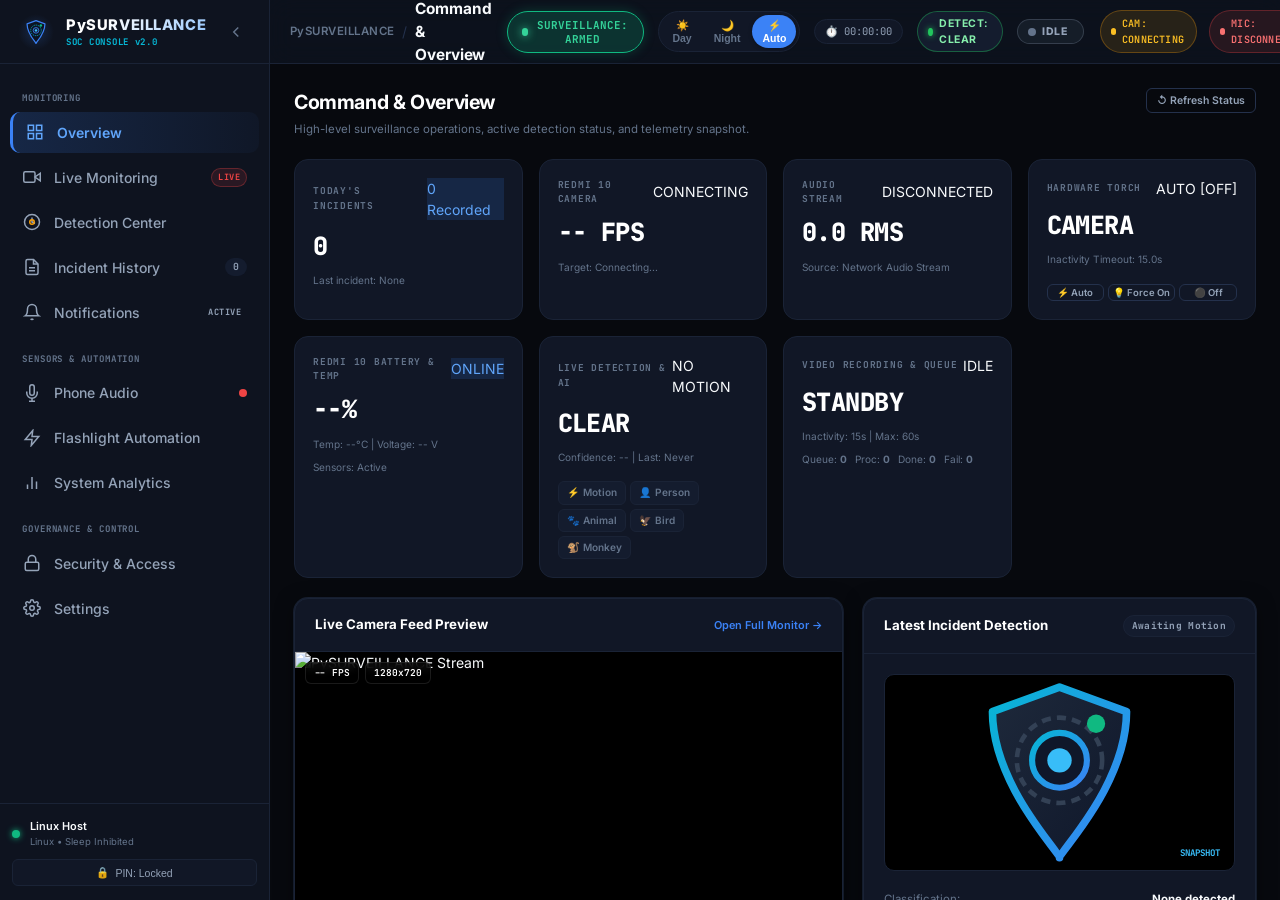
==== commit 06b88be0: "refactor: repository audit, security cleanup, and hardware independence overhaul - Complete reposito" ====
--- a/static/index.html
+++ b/static/index.html
@@ -121,8 +121,8 @@
         <div class="host-badge">
           <span class="host-dot"></span>
           <div class="host-info">
-            <span class="host-name">HP EliteBook 745</span>
-            <span class="host-status" id="sidebarHostStatus">Linux Mint • Sleep Inhibited</span>
+            <span class="host-name" id="sidebarHostName">Linux Host</span>
+            <span class="host-status" id="sidebarHostStatus">Linux • Sleep Inhibited</span>
           </div>
         </div>
         <button id="sidebarPinBtn" class="pin-quick-btn" title="Unlock / Lock PIN Protected Operations">
@@ -182,20 +182,20 @@
 
         <div class="topbar-right">
           <!-- Hardware Subsystem Health Pills -->
-          <div id="cameraPill" class="soc-pill pill-warning" title="Redmi 10 Camera Connection">
+          <div id="cameraPill" class="soc-pill pill-warning" title="Camera Stream Connection">
             <span class="pill-dot"></span>
             <span id="cameraPillText">CAM: CONNECTING</span>
           </div>
 
-          <div id="micPill" class="soc-pill pill-danger" title="Redmi 10 Phone Microphone Audio Stream">
+          <div id="micPill" class="soc-pill pill-danger" title="Audio Stream Connection">
             <span class="pill-dot"></span>
             <span id="micPillText">MIC: DISCONNECTED</span>
           </div>
 
-          <!-- Redmi 10 Hardware, Battery & Temperature -->
-          <div id="topbarPhonePill" class="soc-pill pill-subtle" title="Redmi 10 Phone Battery & Temperature">
+          <!-- Camera Device Hardware, Battery & Temperature -->
+          <div id="topbarPhonePill" class="soc-pill pill-subtle" title="Camera Device Telemetry">
             <span id="topbarPhoneBatteryIcon">🔋</span>
-            <span id="topbarPhoneBatteryText">BATTERY: --</span>
+            <span id="topbarPhoneBatteryText">DEVICE: --</span>
             <span id="topbarPhoneTempText" style="margin-left: 4px; color: #38bdf8; display: none;">🌡️ --°C</span>
           </div>
 
@@ -247,16 +247,16 @@
                 <span class="stat-badge" id="overviewCamBadge">CONNECTING</span>
               </div>
               <div class="stat-value" id="overviewFpsValue">-- FPS</div>
-              <div class="stat-meta" id="overviewCamMeta">Target: http://192.168.31.211:8080/video</div>
+              <div class="stat-meta" id="overviewCamMeta">Target: Connecting...</div>
             </div>
 
             <div class="stat-card">
               <div class="stat-card-header">
-                <span class="stat-label">PHONE MICROPHONE</span>
+                <span class="stat-label">AUDIO STREAM</span>
                 <span class="stat-badge" id="overviewMicBadge">DISCONNECTED</span>
               </div>
               <div class="stat-value" id="overviewMicRms">0.0 RMS</div>
-              <div class="stat-meta">Source: Redmi 10 (/audio.wav)</div>
+              <div class="stat-meta" id="overviewAudioMeta">Source: Network Audio Stream</div>
             </div>
 
             <div class="stat-card">
@@ -416,7 +416,7 @@
                   <div class="stream-tab-pills">
                     <button id="modeMjpegBtn" class="stream-pill active">🔴 MJPEG</button>
                     <button id="modeCanvasBtn" class="stream-pill">⚡ Canvas Safe</button>
-                    <a id="modeDirectPhoneLink" href="http://192.168.31.211:8080/video" target="_blank" class="stream-pill">📱 Direct Phone</a>
+                    <a id="modeDirectPhoneLink" href="#" target="_blank" class="stream-pill">📱 Direct Stream</a>
                   </div>
                 </div>
                 <div class="hud-controls-right">
@@ -495,14 +495,14 @@
                     <button id="camFastRefreshBtn" class="btn btn-outline btn-sm">⚡ Fast Refresh</button>
                   </div>
                   <div class="network-quick-info mt-2">
-                    <span>Phone IP: <code>192.168.31.211:8080</code></span>
-                  </div>
-
-                  <!-- Redmi 10 Live Telemetry & Battery -->
+                    <span id="camHostDisplay">Camera Stream: <code>Connecting...</code></span>
+                  </div>
+
+                  <!-- Camera Device Live Telemetry & Diagnostics -->
                   <div class="phone-telemetry-box mt-3" style="background: var(--bg-surface); padding: 10px 12px; border-radius: var(--radius-sm); border: 1px solid var(--border-subtle); font-size: 0.78rem;">
                     <div style="display: flex; justify-content: space-between; margin-bottom: 4px;">
-                      <span class="text-sub">Device Model:</span>
-                      <strong id="livePhoneModel">Redmi 10 (IP Webcam)</strong>
+                      <span class="text-sub">Device Profile:</span>
+                      <strong id="livePhoneModel">Network Camera</strong>
                     </div>
                     <div style="display: flex; justify-content: space-between; margin-bottom: 4px;">
                       <span class="text-sub">Battery Level:</span>
@@ -750,8 +750,8 @@
         <section class="soc-view" id="view-audio">
           <div class="view-header">
             <div>
-              <h2>Redmi 10 Smartphone Audio Monitor</h2>
-              <p class="view-subtitle">Live linear PCM audio streaming exclusively from the phone microphone. Host laptop microphone is prohibited.</p>
+              <h2>Camera Microphone Audio Monitor</h2>
+              <p class="view-subtitle">Live linear PCM audio streaming exclusively from the network audio source. Host microphone fallback is prohibited.</p>
             </div>
             <div class="view-header-actions">
               <button id="testAudioBtn" class="btn btn-primary btn-sm">🔊 Test Audio Trigger</button>
@@ -767,7 +767,7 @@
               </div>
               <div class="panel-body">
                 <div class="audio-stream-source-tag">
-                  Stream URL: <code id="audioStreamUrlText">http://192.168.31.211:8080/audio.wav</code>
+                  Stream URL: <code id="audioStreamUrlText">Loading...</code>
                 </div>
 
                 <!-- Responsive Level Bar -->
@@ -815,8 +815,8 @@
                 <div class="policy-card-content">
                   <p><strong>Strict Sensor Routing Policy:</strong></p>
                   <ul>
-                    <li>The Redmi 10 smartphone is the exclusive audio source for PySURVEILLANCE.</li>
-                    <li>The host laptop microphone is <strong>never selected</strong> or used as a fallback.</li>
+                    <li>The network camera stream is the primary audio source for PySURVEILLANCE.</li>
+                    <li>The host microphone is <strong>never selected</strong> or used as a fallback.</li>
                     <li>Browser <code>getUserMedia()</code> is prohibited.</li>
                     <li>Zero persistent audio recordings are created or stored on disk (energy calculations are purely in-memory).</li>
                     <li>Audio activity does <strong>NOT</strong> independently trigger the flashlight.</li>
@@ -834,7 +834,7 @@
           <div class="view-header">
             <div>
               <h2>Intelligent Flashlight Automation</h2>
-              <p class="view-subtitle">Redmi 10 hardware LED torch automation driven by visual motion in darkness with 15-second timeout.</p>
+              <p class="view-subtitle">Hardware LED torch automation driven by visual motion in darkness with 15-second timeout.</p>
             </div>
             <span id="flashlightStatusPill" class="badge">AUTO [OFF]</span>
           </div>
@@ -905,7 +905,7 @@
           <div class="view-header">
             <div>
               <h2>System Analytics & Host Performance</h2>
-              <p class="view-subtitle">HP EliteBook 745 G2 hardware resource utilization, SQLite database metrics, and storage retention.</p>
+              <p class="view-subtitle">Host hardware resource utilization, SQLite database metrics, and storage retention.</p>
             </div>
             <div class="view-header-actions">
               <button id="analyticsBackupBtn" class="btn btn-primary btn-sm">💾 Create Hot DB Backup</button>
@@ -1008,8 +1008,16 @@
               <div class="panel-body">
                 <div class="form-row">
                   <div class="form-group">
-                    <label>Phone IPv4 Address</label>
-                    <input type="text" id="cfgPhoneIp" class="soc-input" value="192.168.31.211">
+                    <label>Camera Device Profile</label>
+                    <select id="cfgDeviceProfile" class="soc-input">
+                      <option value="auto">Auto-Detect / IP Webcam</option>
+                      <option value="ip_webcam">Android / IP Webcam</option>
+                      <option value="generic">Generic IP Camera / RTSP</option>
+                    </select>
+                  </div>
+                  <div class="form-group">
+                    <label>Camera Host / IPv4 Address</label>
+                    <input type="text" id="cfgPhoneIp" class="soc-input" placeholder="e.g. 192.168.1.100 or camera.local">
                   </div>
                   <div class="form-group">
                     <label>Camera Port</label>
@@ -1028,6 +1036,20 @@
                   <div class="form-group">
                     <label>Audio Stream Endpoint</label>
                     <input type="text" id="cfgAudioEp" class="soc-input" value="/audio.wav">
+                  </div>
+                </div>
+                <div class="form-row mt-2">
+                  <div class="form-group" style="flex: 2;">
+                    <label>Direct Video Stream URL (HTTP/MJPEG or RTSP) <span class="text-sub">(Optional Override)</span></label>
+                    <input type="text" id="cfgVideoUrl" class="soc-input" placeholder="e.g. rtsp://192.168.1.100:554/h264 or http://192.168.1.100:8080/video">
+                  </div>
+                  <div class="form-group" style="flex: 1;">
+                    <label>Direct Snapshot URL <span class="text-sub">(Optional)</span></label>
+                    <input type="text" id="cfgSnapshotUrl" class="soc-input" placeholder="e.g. http://192.168.1.100:8080/shot.jpg">
+                  </div>
+                  <div class="form-group" style="flex: 1;">
+                    <label>Direct Audio URL <span class="text-sub">(Optional)</span></label>
+                    <input type="text" id="cfgAudioUrl" class="soc-input" placeholder="e.g. http://192.168.1.100:8080/audio.wav">
                   </div>
                 </div>
               </div>
@@ -1177,13 +1199,39 @@
         <button class="modal-close-btn" data-close="qrModal">&times;</button>
       </div>
       <div class="soc-modal-body text-center">
-        <p class="text-sub">Scan with Redmi 10 or any phone on the local Wi-Fi network:</p>
+        <p class="text-sub">Scan with any smartphone or device on the local network:</p>
         <div id="qrCodeContainer" class="qr-code-img mt-2"></div>
         <div class="phone-url-display mt-2">
           <a id="phoneUrlLink" href="#" target="_blank"><code id="phoneUrlText">Loading...</code></a>
           <button id="copyUrlBtn" class="btn btn-outline btn-sm ml-2">📋 Copy</button>
         </div>
       </div>
+    </div>
+  </div>
+
+  <!-- First-Run Master PIN Setup Modal -->
+  <div id="firstRunPinModal" class="soc-modal">
+    <div class="soc-modal-box modal-sm">
+      <div class="soc-modal-header">
+        <h3>🛡️ Initialize Master PIN</h3>
+      </div>
+      <form id="firstRunPinForm">
+        <div class="soc-modal-body">
+          <p class="text-sub">Welcome to PySURVEILLANCE. Create your master security PIN to protect configuration and administrative controls (minimum 4 characters):</p>
+          <div class="form-group mt-2">
+            <label for="setupPinInput" class="text-sub">New Master PIN</label>
+            <input type="password" id="setupPinInput" class="soc-input text-center" placeholder="Create PIN" minlength="4" maxlength="32" autofocus required>
+          </div>
+          <div class="form-group mt-2">
+            <label for="setupPinConfirmInput" class="text-sub">Confirm Master PIN</label>
+            <input type="password" id="setupPinConfirmInput" class="soc-input text-center" placeholder="Confirm PIN" minlength="4" maxlength="32" required>
+          </div>
+          <div id="firstRunPinError" class="auth-error-msg mt-2"></div>
+        </div>
+        <div class="soc-modal-footer">
+          <button type="submit" id="btnSaveInitialPin" class="btn btn-primary w-100">Set Master PIN & Proceed</button>
+        </div>
+      </form>
     </div>
   </div>
 
